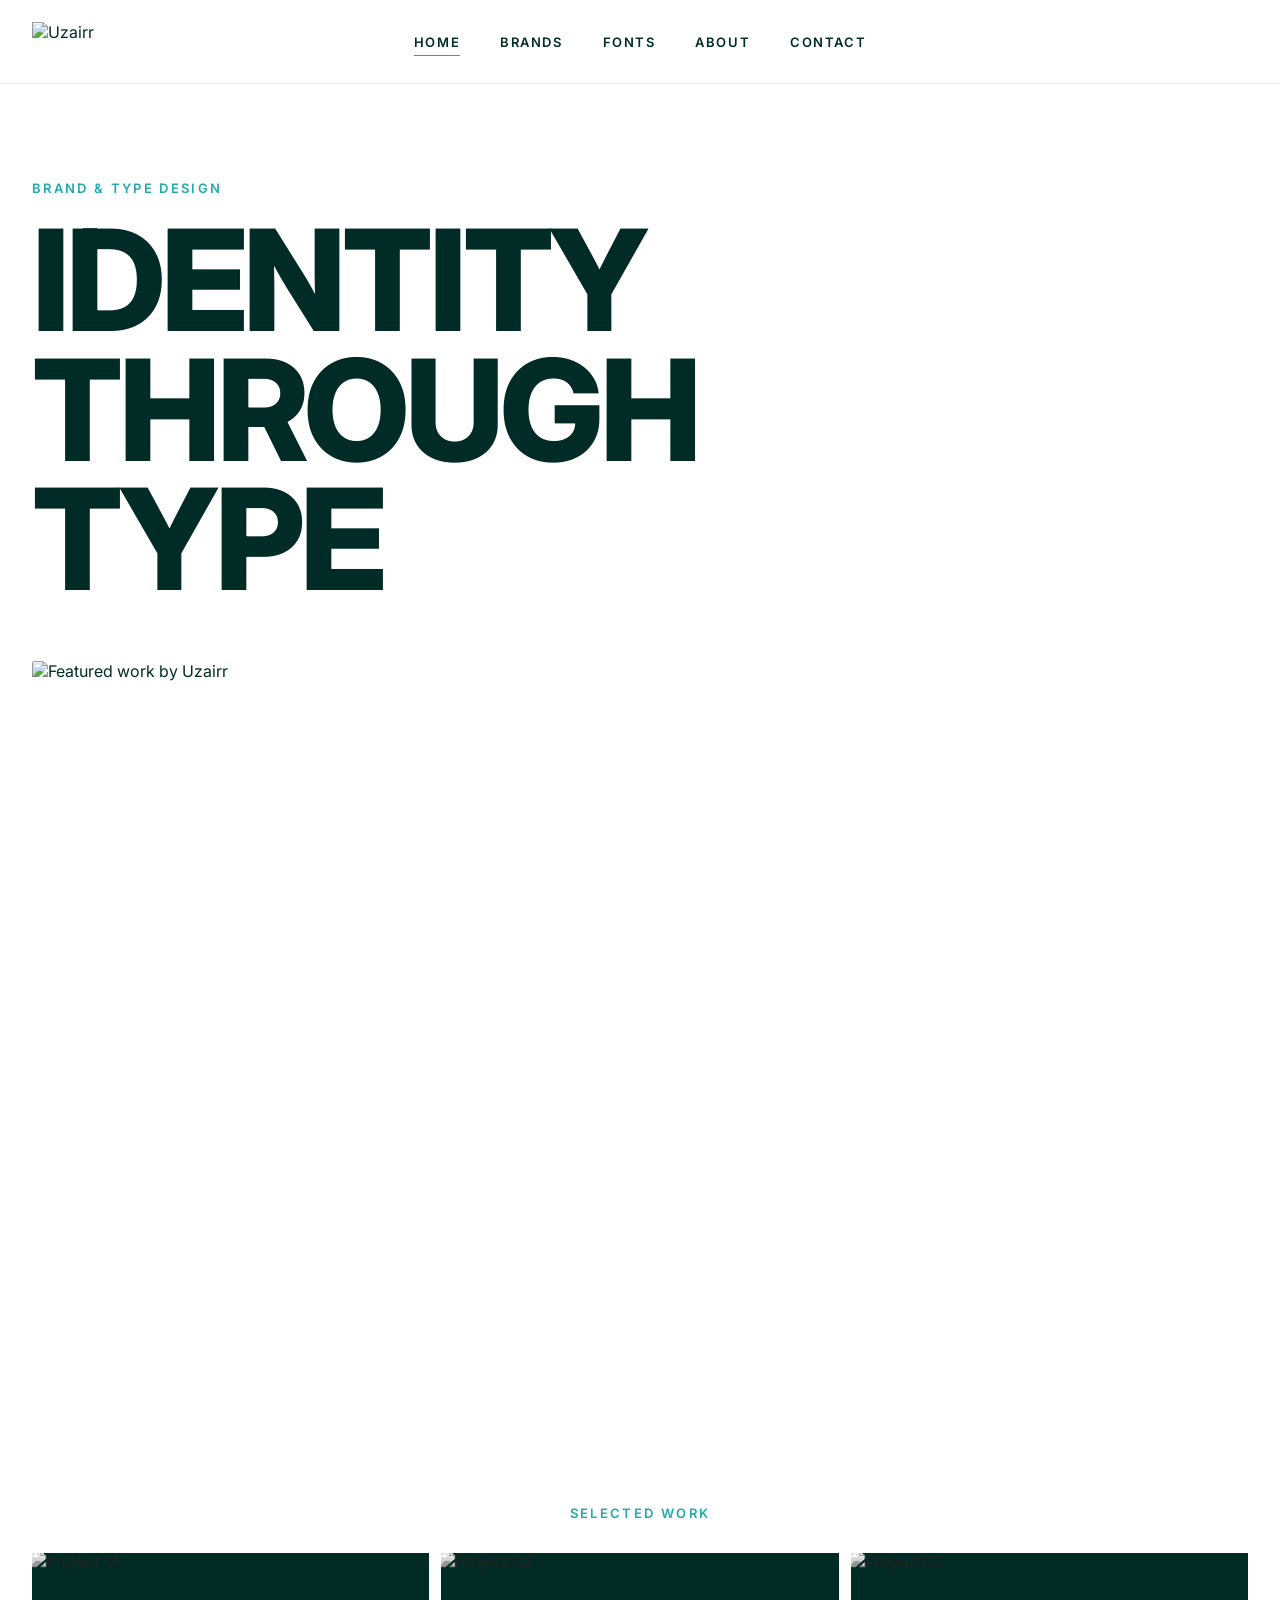
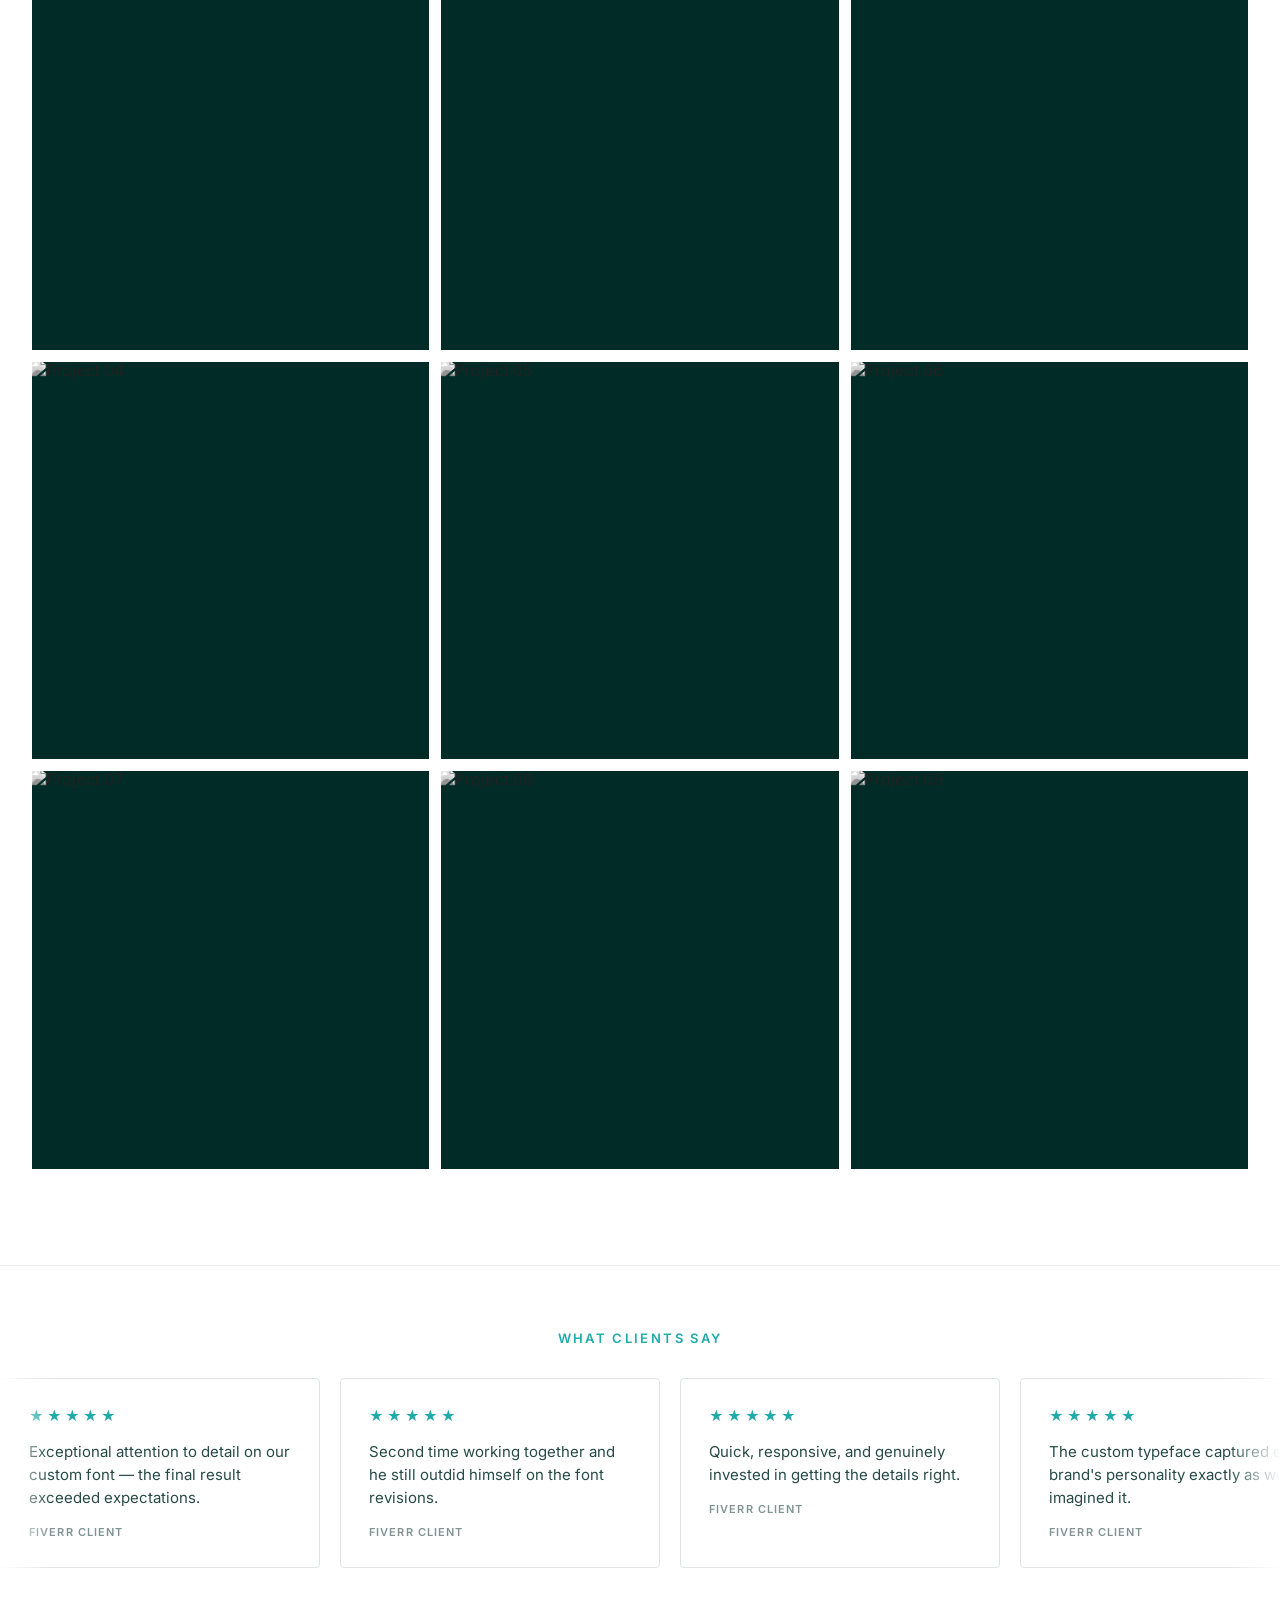
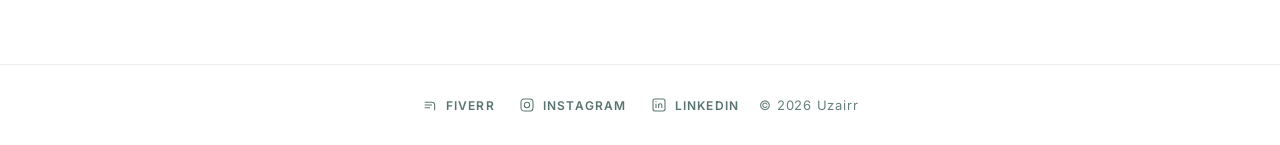
==== index.html @ 3d8883f0 "Add files via upload" ====
<!DOCTYPE html>
<html lang="en">

<head>
    <meta charset="UTF-8">
    <meta name="viewport" content="width=device-width, initial-scale=1.0">
    <title>Uzairr — Brand & Type Designer</title>

    <!-- Stand-in for Neue Haas Grotesk. Replace this link + the font-family stack in styles.css
     with your licensed Neue Haas Grotesk files/@font-face when you have them. -->
    <link rel="preconnect" href="https://fonts.googleapis.com">
    <link rel="preconnect" href="https://fonts.gstatic.com" crossorigin>
    <link href="https://fonts.googleapis.com/css2?family=Inter:wght@400;500;600;700;800&display=swap" rel="stylesheet">

    <link rel="stylesheet" href="styles.css">
</head>

<body>

    <!-- ============ NAV ============ -->
    <header class="site-header">
        <div class="header-inner">
            <a href="index.html" class="logo">
                <img src="assets/main_logo.svg" alt="Uzairr">
            </a>

            <nav class="main-nav" id="mainNav">
                <a href="index.html" class="nav-link is-active">Home</a>
                <a href="brands.html" class="nav-link">Brands</a>
                <a href="fonts.html" class="nav-link">Fonts</a>
                <a href="about.html" class="nav-link">About</a>
                <a href="contact.html" class="nav-link">Contact</a>
            </nav>

            <button class="nav-toggle" id="navToggle" aria-label="Open menu" aria-expanded="false">
                <span></span><span></span><span></span>
            </button>
        </div>
    </header>

    <main>

        <!-- ============ HERO ============ -->
        <section class="hero">
            <p class="hero-eyebrow reveal">Brand &amp; Type Design</p>

            <h1 class="hero-title">
                <span class="reveal">Identity</span>
                <span class="reveal">Through</span>
                <span class="reveal">Type</span>
            </h1>

            <img class="hero-mark" src="assets/main_logo.svg" alt="" aria-hidden="true">

            <div class="hero-image reveal">
                <img src="assets/place_holder_for_images_temprory.jpeg" alt="Featured work by Uzairr">
            </div>
        </section>

        <!-- ============ GALLERY (3x3) ============ -->
        <section class="gallery" id="work">
            <p class="section-label reveal">Selected Work</p>

            <div class="gallery-grid">
                <div class="gallery-item reveal"><img src="assets/place_holder_for_images_temprory.jpeg"
                        alt="Project 01"></div>
                <div class="gallery-item reveal"><img src="assets/place_holder_for_images_temprory.jpeg"
                        alt="Project 02"></div>
                <div class="gallery-item reveal"><img src="assets/place_holder_for_images_temprory.jpeg"
                        alt="Project 03"></div>
                <div class="gallery-item reveal"><img src="assets/place_holder_for_images_temprory.jpeg"
                        alt="Project 04"></div>
                <div class="gallery-item reveal"><img src="assets/place_holder_for_images_temprory.jpeg"
                        alt="Project 05"></div>
                <div class="gallery-item reveal"><img src="assets/place_holder_for_images_temprory.jpeg"
                        alt="Project 06"></div>
                <div class="gallery-item reveal"><img src="assets/place_holder_for_images_temprory.jpeg"
                        alt="Project 07"></div>
                <div class="gallery-item reveal"><img src="assets/place_holder_for_images_temprory.jpeg"
                        alt="Project 08"></div>
                <div class="gallery-item reveal"><img src="assets/place_holder_for_images_temprory.jpeg"
                        alt="Project 09"></div>
            </div>
        </section>

        <!-- ============ TESTIMONIALS (looping marquee) ============ -->
        <section class="testimonials">
            <p class="section-label reveal">What Clients Say</p>

            <div class="marquee" id="marquee">
                <div class="marquee-track" id="marqueeTrack">
                    <span class="testimonial-card">
                        <span class="testimonial-stars">★★★★★</span>
                        <span class="testimonial-quote">Exceptional attention to detail on our custom font — the final
                            result exceeded expectations.</span>
                        <span class="testimonial-name">Fiverr Client</span>
                    </span>
                    <span class="testimonial-card">
                        <span class="testimonial-stars">★★★★★</span>
                        <span class="testimonial-quote">Second time working together and he still outdid himself on the
                            font revisions.</span>
                        <span class="testimonial-name">Fiverr Client</span>
                    </span>
                    <span class="testimonial-card">
                        <span class="testimonial-stars">★★★★★</span>
                        <span class="testimonial-quote">Quick, responsive, and genuinely invested in getting the details
                            right.</span>
                        <span class="testimonial-name">Fiverr Client</span>
                    </span>
                    <span class="testimonial-card">
                        <span class="testimonial-stars">★★★★★</span>
                        <span class="testimonial-quote">The custom typeface captured our brand's personality exactly as
                            we imagined it.</span>
                        <span class="testimonial-name">Fiverr Client</span>
                    </span>
                    <span class="testimonial-card">
                        <span class="testimonial-stars">★★★★★</span>
                        <span class="testimonial-quote">Professional work — nothing else out there compares.</span>
                        <span class="testimonial-name">Fiverr Client</span>
                    </span>
                </div>
            </div>
        </section>

    </main>

    <!-- ============ FOOTER ============ -->
    <footer class="site-footer">
        <div class="footer-inner">
            <div class="footer-social">
                <a href="https://www.fiverr.com/muhammaduzai914" target="_blank" rel="noopener noreferrer"
                    class="social-link">
                    <svg viewBox="0 0 24 24" width="18" height="18" fill="none" stroke="currentColor"
                        stroke-width="1.6">
                        <path d="M4 8h11a4 4 0 0 1 4 4v8M4 12h11M4 16h8" />
                    </svg>
                    <span>Fiverr</span>
                </a>
                <a href="https://www.instagram.com/designbyuzairr" target="_blank" rel="noopener noreferrer"
                    class="social-link">
                    <svg viewBox="0 0 24 24" width="18" height="18" fill="none" stroke="currentColor"
                        stroke-width="1.6">
                        <rect x="3" y="3" width="18" height="18" rx="5" />
                        <circle cx="12" cy="12" r="4" />
                        <circle cx="17.2" cy="6.8" r="0.6" fill="currentColor" stroke="none" />
                    </svg>
                    <span>Instagram</span>
                </a>
                <a href="https://www.linkedin.com/in/uzairr/" target="_blank" rel="noopener noreferrer"
                    class="social-link">
                    <svg viewBox="0 0 24 24" width="18" height="18" fill="none" stroke="currentColor"
                        stroke-width="1.6">
                        <rect x="3" y="3" width="18" height="18" rx="3" />
                        <line x1="7.5" y1="10" x2="7.5" y2="16.5" />
                        <circle cx="7.5" cy="7" r="0.9" fill="currentColor" stroke="none" />
                        <path d="M11.5 16.5V10M11.5 12.5c0-1.4 1.1-2.5 2.5-2.5s2.3 1.1 2.3 2.5v4" />
                    </svg>
                    <span>LinkedIn</span>
                </a>
            </div>

            <p>&#169; 2026 Uzairr</p>
        </div>
    </footer>

    <script src="script.js"></script>
</body>

</html>
---- styles.css ----
/* ==========================================================
   UZAIRR — HOME PAGE STYLES
   Palette (per brief):
     --bg      #FFFFFF  (use more)
     --ink     #002B26  (use more)
     --accent  #9FFFFC  (use less — rare highlight)
     --accent2 #20AAAA  (use less — rare highlight)
   Font: stand-in Inter, swap for Neue Haas Grotesk when licensed
========================================================== */

:root {
    --bg: #FFFFFF;
    --ink: #002B26;
    --accent: #9FFFFC;
    --accent2: #20AAAA;

    --font-display: 'Inter', 'Neue Haas Grotesk Display', 'Helvetica Neue', Arial, sans-serif;
    --font-body: 'Inter', 'Neue Haas Grotesk Text', 'Helvetica Neue', Arial, sans-serif;

    --nav-h: 84px;
    --ease: cubic-bezier(0.16, 1, 0.3, 1);
}

* {
    margin: 0;
    padding: 0;
    box-sizing: border-box;
}

html {
    scroll-behavior: smooth;
}

body {
    background: var(--bg);
    color: var(--ink);
    font-family: var(--font-body);
    -webkit-font-smoothing: antialiased;
    overflow-x: hidden;
}

img {
    display: block;
    max-width: 100%;
}

a {
    color: inherit;
    text-decoration: none;
}

@media (prefers-reduced-motion: reduce) {
    html {
        scroll-behavior: auto;
    }

    * {
        animation-duration: 0.001ms !important;
        animation-iteration-count: 1 !important;
        transition-duration: 0.001ms !important;
    }
}

/* ---------- reveal-on-scroll ---------- */
.reveal {
    opacity: 0;
    transform: translateY(24px);
    transition: opacity 0.8s var(--ease), transform 0.8s var(--ease);
}

.reveal.is-visible {
    opacity: 1;
    transform: translateY(0);
}

/* ============ HEADER / NAV ============ */
.site-header {
    position: sticky;
    top: 0;
    z-index: 100;
    height: var(--nav-h);
    background: rgba(255, 255, 255, 0.92);
    backdrop-filter: blur(8px);
    border-bottom: 1px solid rgba(0, 43, 38, 0.08);
}

.header-inner {
    max-width: 1400px;
    margin: 0 auto;
    height: 100%;
    padding: 0 32px;
    display: flex;
    align-items: center;
    justify-content: space-between;
    position: relative;
}

.logo {
    display: flex;
    align-items: center;
    z-index: 2;
}

.logo img {
    height: 40px;
    width: auto;
}

/* centered uppercase nav, per brief */
.main-nav {
    position: absolute;
    left: 50%;
    top: 50%;
    transform: translate(-50%, -50%);
    display: flex;
    gap: 40px;
}

.nav-link {
    font-size: 13px;
    font-weight: 600;
    letter-spacing: 0.12em;
    text-transform: uppercase;
    color: var(--ink);
    position: relative;
    padding: 6px 0;
}

.nav-link::after {
    content: '';
    position: absolute;
    left: 0;
    right: 100%;
    bottom: 0;
    height: 1px;
    background: var(--accent2);
    transition: right 0.35s var(--ease);
}

.nav-link:hover::after,
.nav-link.is-active::after {
    right: 0;
}

.nav-toggle {
    display: none;
    flex-direction: column;
    justify-content: center;
    align-items: flex-end;
    gap: 6px;
    width: 44px;
    height: 44px;
    padding: 0;
    background: none;
    border: none;
    cursor: pointer;
    z-index: 2;
}

.nav-toggle span {
    display: block;
    height: 2px;
    width: 26px;
    background: var(--ink);
    transition: transform 0.3s var(--ease), opacity 0.3s var(--ease);
}

.nav-toggle.is-open span:nth-child(1) {
    transform: translateY(7px) rotate(45deg);
}

.nav-toggle.is-open span:nth-child(2) {
    opacity: 0;
}

.nav-toggle.is-open span:nth-child(3) {
    transform: translateY(-7px) rotate(-45deg);
}

/* ============ HERO ============ */
.hero {
    position: relative;
    max-width: 1400px;
    margin: 0 auto;
    padding: 96px 32px 64px;
    overflow: hidden;
}

.hero-eyebrow {
    font-size: 13px;
    font-weight: 600;
    letter-spacing: 0.18em;
    text-transform: uppercase;
    color: var(--accent2);
    margin-bottom: 20px;
}

.hero-title {
    font-family: var(--font-display);
    font-weight: 800;
    font-size: clamp(3.2rem, 11vw, 9rem);
    line-height: 0.92;
    letter-spacing: -0.03em;
    text-transform: uppercase;
    position: relative;
    z-index: 2;
}

.hero-title span {
    display: block;
    transition-delay: calc(var(--i, 0) * 0.08s);
}

.hero-title span:nth-child(1) {
    --i: 0;
}

.hero-title span:nth-child(2) {
    --i: 1;
}

.hero-title span:nth-child(3) {
    --i: 2;
}

/* ghosted brand mark behind the headline — the one signature move */
.hero-mark {
    position: absolute;
    top: -8%;
    right: -6%;
    width: min(70vw, 640px);
    opacity: 0.05;
    filter: grayscale(1);
    pointer-events: none;
    z-index: 1;
}

.hero-image {
    margin-top: 56px;
    width: 100%;
    aspect-ratio: 16/9;
    overflow: hidden;
    border-radius: 2px;
    position: relative;
    z-index: 2;
}

.hero-image img {
    width: 100%;
    height: 100%;
    object-fit: cover;
    transition: transform 1.2s var(--ease);
}

.hero-image:hover img {
    transform: scale(1.03);
}

/* ============ INNER PAGE HERO (Brands / Fonts / About / Contact) ============ */
.page-hero {
    position: relative;
    max-width: 1400px;
    margin: 0 auto;
    padding: 64px 32px 48px;
    overflow: hidden;
}

.page-title {
    font-family: var(--font-display);
    font-weight: 800;
    font-size: clamp(2.6rem, 8vw, 6rem);
    line-height: 0.95;
    letter-spacing: -0.03em;
    text-transform: uppercase;
    position: relative;
    z-index: 2;
}

/* ============ ABOUT: INTRO (image beside text) ============ */
.about-intro {
    max-width: 1400px;
    margin: 0 auto;
    padding: 16px 32px 96px;
    display: flex;
    align-items: center;
    gap: 64px;
}

.about-image {
    flex: 0 0 340px;
    aspect-ratio: 1/1;
    overflow: hidden;
    border-radius: 2px;
}

.about-image img {
    width: 100%;
    height: 100%;
    object-fit: cover;
    filter: grayscale(1);
}

.about-text {
    flex: 1;
}

.about-text p {
    font-size: clamp(1.3rem, 2.4vw, 1.8rem);
    font-weight: 500;
    line-height: 1.4;
    letter-spacing: -0.01em;
}

/* ============ ABOUT: GENERIC SECTION WRAPPER ============ */
.about-section {
    max-width: 1400px;
    margin: 0 auto;
    padding: 64px 32px;
    border-top: 1px solid rgba(0, 43, 38, 0.08);
}

/* ---------- Experience ---------- */
.experience-list {
    list-style: none;
    max-width: 900px;
    margin: 0 auto;
}

.experience-item {
    display: flex;
    justify-content: space-between;
    align-items: baseline;
    gap: 24px;
    padding: 20px 0;
    border-bottom: 1px solid rgba(0, 43, 38, 0.08);
}

.experience-role {
    font-size: clamp(1rem, 2vw, 1.25rem);
    font-weight: 600;
    letter-spacing: -0.01em;
}

.experience-years {
    font-size: 13px;
    font-weight: 500;
    letter-spacing: 0.06em;
    color: var(--accent2);
    white-space: nowrap;
}

/* ---------- Skills ---------- */
.skills-list {
    list-style: none;
    display: flex;
    flex-wrap: wrap;
    justify-content: center;
    gap: 12px;
    max-width: 900px;
    margin: 0 auto;
}

.skill-tag {
    font-size: 13px;
    font-weight: 600;
    letter-spacing: 0.08em;
    text-transform: uppercase;
    padding: 10px 20px;
    border: 1px solid var(--ink);
    border-radius: 999px;
    transition: background 0.3s var(--ease), color 0.3s var(--ease);
}

.skill-tag:hover {
    background: var(--ink);
    color: var(--bg);
}

/* ---------- Mission ---------- */
.about-mission {
    text-align: center;
    padding-bottom: 96px;
}

.mission-statement {
    max-width: 900px;
    margin: 0 auto;
    font-size: clamp(1.5rem, 4vw, 2.6rem);
    font-weight: 600;
    line-height: 1.25;
    letter-spacing: -0.02em;
}

/* ============ CONTACT ============ */
.contact-layout {
    max-width: 1400px;
    margin: 0 auto;
    padding: 16px 32px 96px;
    display: flex;
    align-items: flex-start;
    gap: 64px;
}

.contact-image {
    flex: 0 0 380px;
    aspect-ratio: 4/5;
    overflow: hidden;
    border-radius: 2px;
}

.contact-image img {
    width: 100%;
    height: 100%;
    object-fit: cover;
    filter: grayscale(1);
}

.contact-form-wrap {
    flex: 1;
    max-width: 560px;
}

.contact-form {
    display: flex;
    flex-direction: column;
    gap: 24px;
}

.form-group {
    display: flex;
    flex-direction: column;
    gap: 8px;
}

.form-group label {
    font-size: 12px;
    font-weight: 600;
    letter-spacing: 0.1em;
    text-transform: uppercase;
    color: var(--accent2);
}

.form-group input,
.form-group textarea {
    font-family: var(--font-body);
    font-size: 16px;
    color: var(--ink);
    background: transparent;
    border: none;
    border-bottom: 1px solid rgba(0, 43, 38, 0.2);
    padding: 10px 0;
    resize: vertical;
    transition: border-color 0.3s var(--ease);
}

.form-group input:focus,
.form-group textarea:focus {
    outline: none;
    border-bottom-color: var(--ink);
}

/* the black box + monospace "SUBMIT" from the brief's example */
.btn-submit {
    align-self: flex-start;
    font-family: 'Courier New', Courier, monospace;
    font-size: 14px;
    font-weight: 700;
    letter-spacing: 0.05em;
    text-transform: uppercase;
    color: var(--bg);
    background: var(--ink);
    border: none;
    padding: 14px 32px;
    cursor: pointer;
    transition: background 0.3s var(--ease), transform 0.2s var(--ease);
}

.btn-submit:hover {
    background: var(--accent2);
}

.btn-submit:active {
    transform: scale(0.97);
}

.btn-submit:disabled {
    opacity: 0.5;
    cursor: not-allowed;
}

.form-status {
    font-size: 13px;
    letter-spacing: 0.02em;
    min-height: 18px;
}

.form-status.is-success {
    color: var(--accent2);
}

.form-status.is-error {
    color: #b3261e;
}

/* ============ SECTION LABEL ============ */
.section-label {
    font-size: 13px;
    font-weight: 600;
    letter-spacing: 0.18em;
    text-transform: uppercase;
    color: var(--accent2);
    text-align: center;
    margin-bottom: 32px;
}

/* ============ GALLERY 3x3 ============ */
.gallery {
    max-width: 1400px;
    margin: 0 auto;
    padding: 96px 32px;
}

.gallery-grid {
    display: grid;
    grid-template-columns: repeat(3, 1fr);
    gap: 12px;
}

.grid-6x6 {
    grid-template-columns: repeat(6, 1fr);
    gap: 8px;
}

.gallery-item {
    aspect-ratio: 1/1;
    overflow: hidden;
    background: var(--ink);
    position: relative;
}

.gallery-item img {
    width: 100%;
    height: 100%;
    object-fit: cover;
    filter: grayscale(1);
    transform: scale(1.01);
    transition: transform 0.6s var(--ease), filter 0.6s var(--ease);
}

.gallery-item:hover img {
    transform: scale(1.08);
    filter: grayscale(0);
}

/* stagger the reveal across the grid */
.gallery-item.reveal {
    transition-delay: calc(var(--d, 0) * 0.06s);
}

.gallery-item:nth-child(1) {
    --d: 0;
}

.gallery-item:nth-child(2) {
    --d: 1;
}

.gallery-item:nth-child(3) {
    --d: 2;
}

.gallery-item:nth-child(4) {
    --d: 3;
}

.gallery-item:nth-child(5) {
    --d: 4;
}

.gallery-item:nth-child(6) {
    --d: 5;
}

.gallery-item:nth-child(7) {
    --d: 6;
}

.gallery-item:nth-child(8) {
    --d: 7;
}

.gallery-item:nth-child(9) {
    --d: 8;
}

/* ============ TESTIMONIALS MARQUEE ============ */
.testimonials {
    padding: 64px 0 96px;
    border-top: 1px solid rgba(0, 43, 38, 0.08);
    border-bottom: 1px solid rgba(0, 43, 38, 0.08);
}

.marquee {
    overflow: hidden;
    width: 100%;
    mask-image: linear-gradient(to right, transparent, black 4%, black 96%, transparent);
}

.marquee-track {
    display: flex;
    width: max-content;
    gap: 20px;
    animation: scroll-left 42s linear infinite;
}

.marquee:hover .marquee-track {
    animation-play-state: paused;
}

.testimonial-card {
    flex-shrink: 0;
    width: 320px;
    padding: 28px;
    border: 1px solid rgba(0, 43, 38, 0.12);
    border-radius: 4px;
    display: flex;
    flex-direction: column;
    gap: 16px;
    white-space: normal;
}

.testimonial-stars {
    color: var(--accent2);
    font-size: 14px;
    letter-spacing: 3px;
}

.testimonial-quote {
    font-size: 15px;
    line-height: 1.55;
    color: var(--ink);
    opacity: 0.85;
}

.testimonial-name {
    font-size: 11px;
    font-weight: 600;
    letter-spacing: 0.1em;
    text-transform: uppercase;
    color: var(--ink);
    opacity: 0.5;
}

@keyframes scroll-left {
    from {
        transform: translateX(0);
    }

    to {
        transform: translateX(-50%);
    }
}

/* ============ FOOTER ============ */
.site-footer {
    padding: 32px;
}

.footer-inner {
    max-width: 1400px;
    margin: 0 auto;
    display: flex;
    align-items: center;
    justify-content: center;
    flex-wrap: wrap;
    gap: 20px;
}

.site-footer p {
    font-size: 13px;
    letter-spacing: 0.06em;
    color: var(--ink);
    opacity: 0.6;
}

.footer-social {
    display: flex;
    align-items: center;
    gap: 24px;
}

.social-link {
    display: flex;
    align-items: center;
    gap: 8px;
    color: var(--ink);
    opacity: 0.65;
    transition: opacity 0.3s var(--ease), color 0.3s var(--ease);
}

.social-link svg {
    width: 16px;
    height: 16px;
    flex-shrink: 0;
}

.social-link span {
    font-size: 12px;
    font-weight: 600;
    letter-spacing: 0.1em;
    text-transform: uppercase;
}

.social-link:hover {
    color: var(--accent2);
    opacity: 1;
}

/* ============ RESPONSIVE ============ */
@media (max-width: 860px) {
    .testimonial-card {
        width: 260px;
        padding: 22px;
    }

    .main-nav {
        position: fixed;
        inset: 0;
        top: var(--nav-h);
        transform: none;
        left: 0;
        flex-direction: column;
        align-items: center;
        justify-content: center;
        gap: 32px;
        background: var(--bg);
        height: calc(100vh - var(--nav-h));
        transition: transform 0.4s var(--ease), opacity 0.4s var(--ease);
        transform: translateX(100%);
        opacity: 0;
    }

    .main-nav.is-open {
        transform: translateX(0);
        opacity: 1;
    }

    .nav-link {
        font-size: 18px;
    }

    .nav-toggle {
        display: flex;
    }

    .logo img {
        height: 32px;
    }

    .header-inner {
        padding: 0 20px;
    }

    .gallery-grid {
        grid-template-columns: repeat(2, 1fr);
    }

    .grid-6x6 {
        grid-template-columns: repeat(3, 1fr);
    }

    .hero {
        padding: 48px 20px 40px;
    }

    .gallery {
        padding: 64px 20px;
    }

    .page-hero {
        padding: 40px 20px 32px;
    }

    .about-intro {
        flex-direction: column;
        align-items: flex-start;
        gap: 32px;
        padding: 8px 20px 64px;
    }

    .about-image {
        flex: 0 0 auto;
        width: 100%;
        max-width: 280px;
    }

    .about-section {
        padding: 48px 20px;
    }

    .experience-item {
        flex-direction: column;
        align-items: flex-start;
        gap: 6px;
    }

    .contact-layout {
        flex-direction: column;
        gap: 32px;
        padding: 8px 20px 64px;
    }

    .contact-image {
        flex: 0 0 auto;
        width: 100%;
        max-width: 280px;
        aspect-ratio: 1/1;
    }

    .hero-eyebrow {
        margin-bottom: 16px;
    }

    .hero-title {
        font-size: clamp(2.6rem, 13vw, 4rem);
        line-height: 1.02;
    }

    /* ghost mark: smaller, tucked behind, and out of the headline's way */
    .hero-mark {
        width: 52vw;
        top: auto;
        bottom: 8%;
        right: -10%;
        opacity: 0.06;
    }

    .hero-image {
        margin-top: 36px;
    }
}

@media (max-width: 480px) {
    .hero-mark {
        display: none;
    }

    .gallery-grid {
        grid-template-columns: 1fr;
    }

    .grid-6x6 {
        grid-template-columns: repeat(2, 1fr);
    }
}
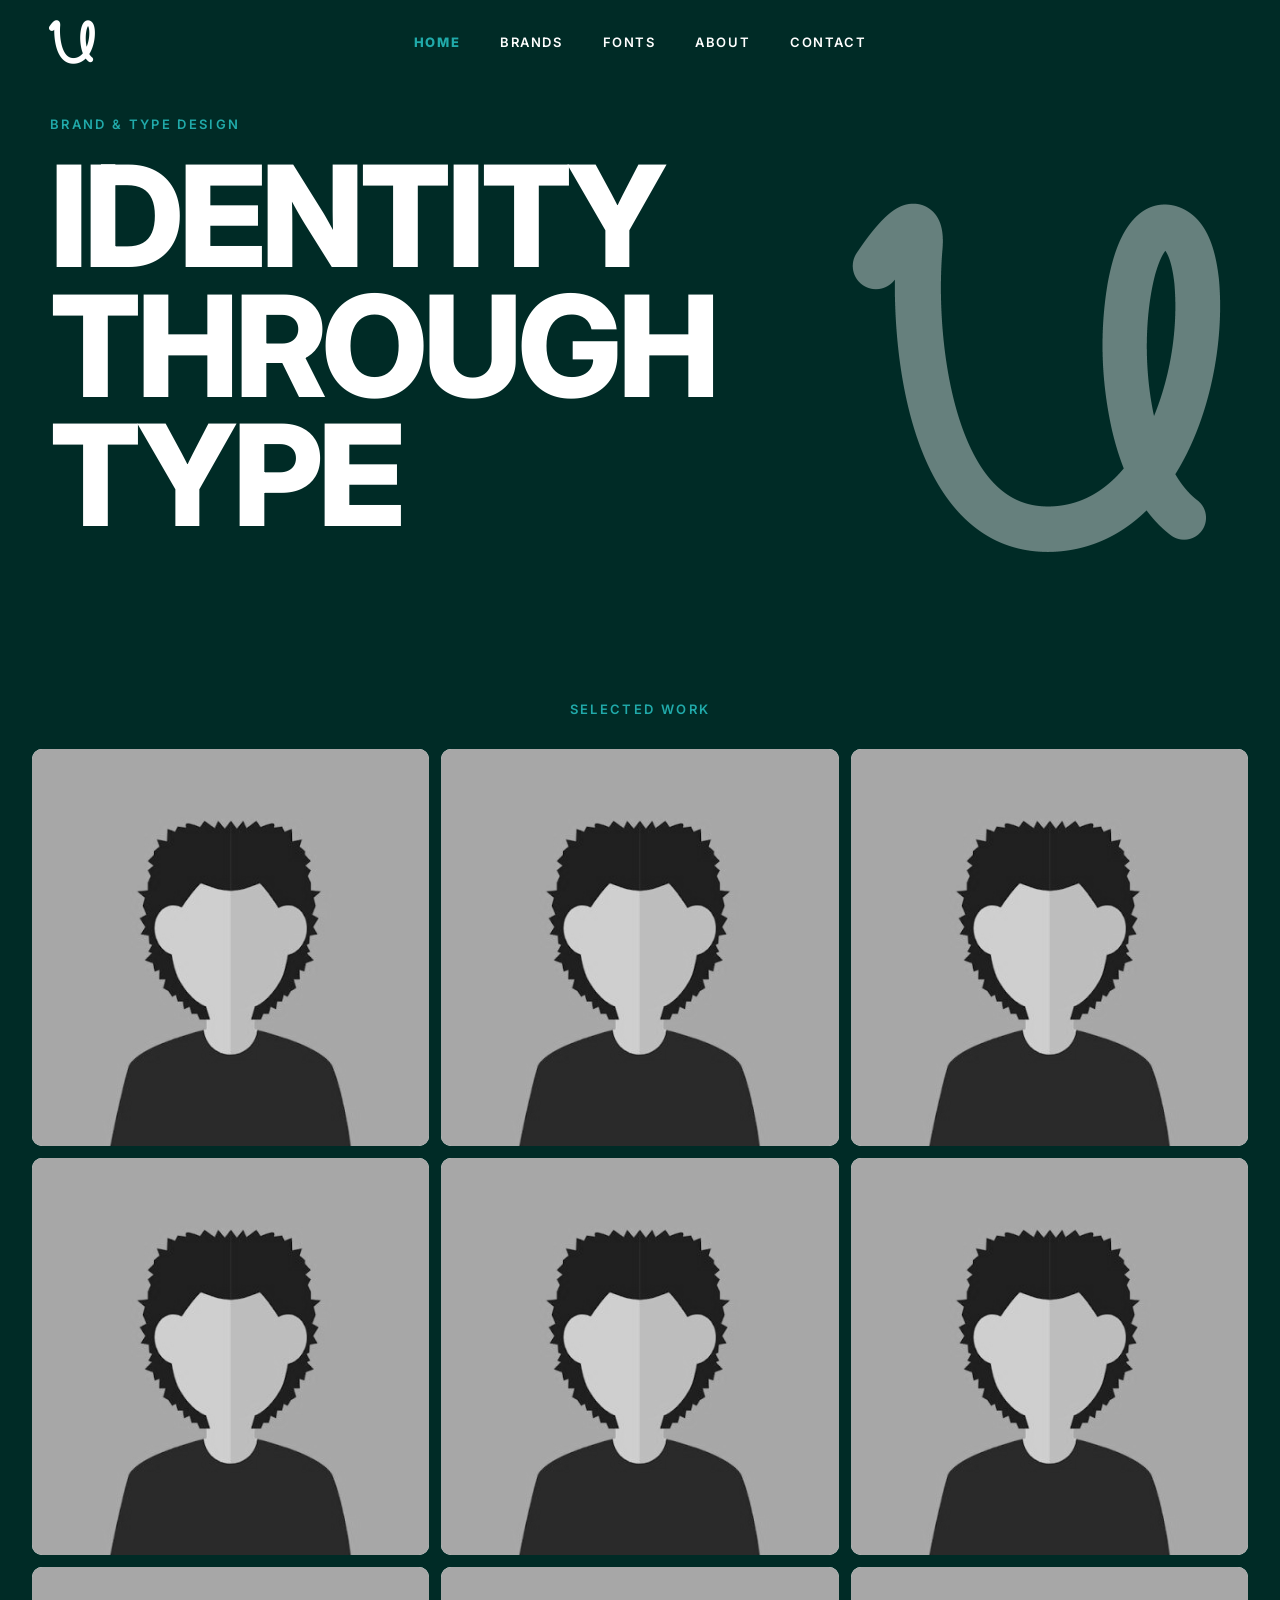
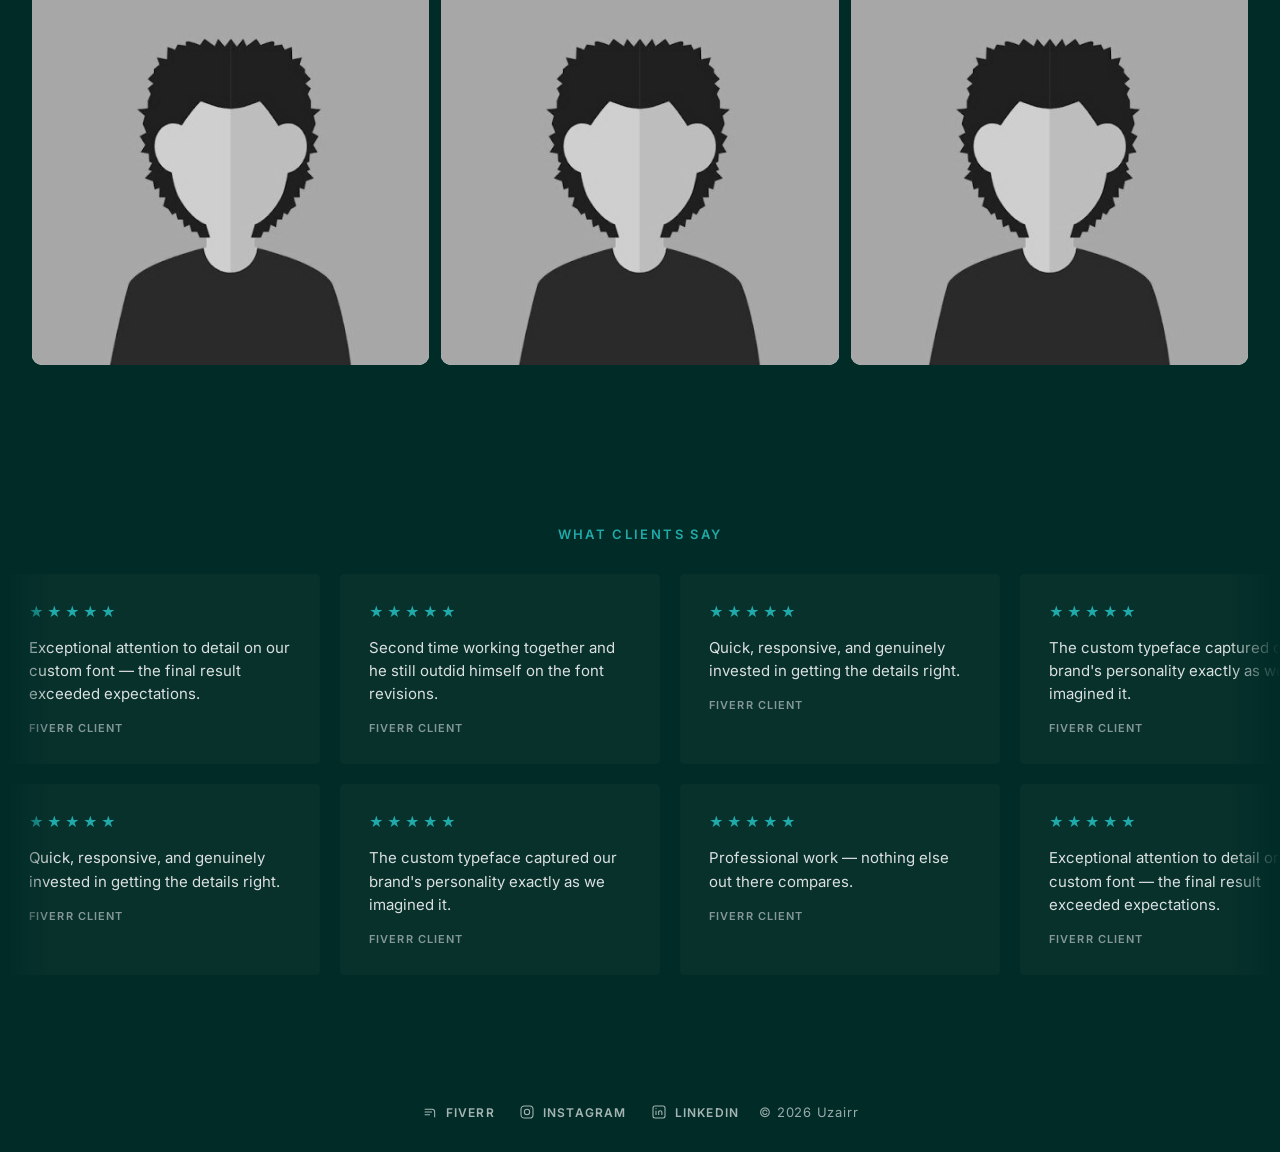
==== commit dd35dcb0: "Add files via upload" ====
--- a/index.html
+++ b/index.html
@@ -21,7 +21,7 @@
     <header class="site-header">
         <div class="header-inner">
             <a href="index.html" class="logo">
-                <img src="assets/main_logo.svg" alt="Uzairr">
+                <img src="Uzairr2.png" alt="Uzairr">
             </a>
 
             <nav class="main-nav" id="mainNav">
@@ -50,11 +50,7 @@
                 <span class="reveal">Type</span>
             </h1>
 
-            <img class="hero-mark" src="assets/main_logo.svg" alt="" aria-hidden="true">
-
-            <div class="hero-image reveal">
-                <img src="assets/place_holder_for_images_temprory.jpeg" alt="Featured work by Uzairr">
-            </div>
+            <img class="hero-mark" src="Uzairr2.png" alt="" aria-hidden="true">
         </section>
 
         <!-- ============ GALLERY (3x3) ============ -->
@@ -83,87 +79,183 @@
             </div>
         </section>
 
-        <!-- ============ TESTIMONIALS (looping marquee) ============ -->
+        <!-- ============ TESTIMONIALS (dual marquee) ============ -->
         <section class="testimonials">
             <p class="section-label reveal">What Clients Say</p>
 
-            <div class="marquee" id="marquee">
-                <div class="marquee-track" id="marqueeTrack">
-                    <span class="testimonial-card">
-                        <span class="testimonial-stars">★★★★★</span>
-                        <span class="testimonial-quote">Exceptional attention to detail on our custom font — the final
-                            result exceeded expectations.</span>
-                        <span class="testimonial-name">Fiverr Client</span>
-                    </span>
-                    <span class="testimonial-card">
-                        <span class="testimonial-stars">★★★★★</span>
-                        <span class="testimonial-quote">Second time working together and he still outdid himself on the
-                            font revisions.</span>
-                        <span class="testimonial-name">Fiverr Client</span>
-                    </span>
-                    <span class="testimonial-card">
-                        <span class="testimonial-stars">★★★★★</span>
-                        <span class="testimonial-quote">Quick, responsive, and genuinely invested in getting the details
-                            right.</span>
-                        <span class="testimonial-name">Fiverr Client</span>
-                    </span>
-                    <span class="testimonial-card">
-                        <span class="testimonial-stars">★★★★★</span>
-                        <span class="testimonial-quote">The custom typeface captured our brand's personality exactly as
-                            we imagined it.</span>
-                        <span class="testimonial-name">Fiverr Client</span>
-                    </span>
-                    <span class="testimonial-card">
-                        <span class="testimonial-stars">★★★★★</span>
-                        <span class="testimonial-quote">Professional work — nothing else out there compares.</span>
-                        <span class="testimonial-name">Fiverr Client</span>
-                    </span>
+            <div class="marquee-container">
+                <!-- Top row - moving LEFT -->
+                <div class="marquee-row">
+                    <div class="marquee-track left-to-right" id="marqueeTrack1">
+                        <span class="testimonial-card">
+                            <span class="testimonial-stars">★★★★★</span>
+                            <span class="testimonial-quote">Exceptional attention to detail on our custom font — the
+                                final result exceeded expectations.</span>
+                            <span class="testimonial-name">Fiverr Client</span>
+                        </span>
+                        <span class="testimonial-card">
+                            <span class="testimonial-stars">★★★★★</span>
+                            <span class="testimonial-quote">Second time working together and he still outdid himself on
+                                the font revisions.</span>
+                            <span class="testimonial-name">Fiverr Client</span>
+                        </span>
+                        <span class="testimonial-card">
+                            <span class="testimonial-stars">★★★★★</span>
+                            <span class="testimonial-quote">Quick, responsive, and genuinely invested in getting the
+                                details right.</span>
+                            <span class="testimonial-name">Fiverr Client</span>
+                        </span>
+                        <span class="testimonial-card">
+                            <span class="testimonial-stars">★★★★★</span>
+                            <span class="testimonial-quote">The custom typeface captured our brand's personality exactly
+                                as we imagined it.</span>
+                            <span class="testimonial-name">Fiverr Client</span>
+                        </span>
+                        <span class="testimonial-card">
+                            <span class="testimonial-stars">★★★★★</span>
+                            <span class="testimonial-quote">Professional work — nothing else out there compares.</span>
+                            <span class="testimonial-name">Fiverr Client</span>
+                        </span>
+                        <!-- Duplicate for seamless loop -->
+                        <span class="testimonial-card">
+                            <span class="testimonial-stars">★★★★★</span>
+                            <span class="testimonial-quote">Exceptional attention to detail on our custom font — the
+                                final result exceeded expectations.</span>
+                            <span class="testimonial-name">Fiverr Client</span>
+                        </span>
+                        <span class="testimonial-card">
+                            <span class="testimonial-stars">★★★★★</span>
+                            <span class="testimonial-quote">Second time working together and he still outdid himself on
+                                the font revisions.</span>
+                            <span class="testimonial-name">Fiverr Client</span>
+                        </span>
+                        <span class="testimonial-card">
+                            <span class="testimonial-stars">★★★★★</span>
+                            <span class="testimonial-quote">Quick, responsive, and genuinely invested in getting the
+                                details right.</span>
+                            <span class="testimonial-name">Fiverr Client</span>
+                        </span>
+                        <span class="testimonial-card">
+                            <span class="testimonial-stars">★★★★★</span>
+                            <span class="testimonial-quote">The custom typeface captured our brand's personality exactly
+                                as we imagined it.</span>
+                            <span class="testimonial-name">Fiverr Client</span>
+                        </span>
+                        <span class="testimonial-card">
+                            <span class="testimonial-stars">★★★★★</span>
+                            <span class="testimonial-quote">Professional work — nothing else out there compares.</span>
+                            <span class="testimonial-name">Fiverr Client</span>
+                        </span>
+                    </div>
+                </div>
+
+                <!-- Bottom row - moving RIGHT -->
+                <div class="marquee-row">
+                    <div class="marquee-track right-to-left" id="marqueeTrack2">
+                        <span class="testimonial-card">
+                            <span class="testimonial-stars">★★★★★</span>
+                            <span class="testimonial-quote">Quick, responsive, and genuinely invested in getting the
+                                details right.</span>
+                            <span class="testimonial-name">Fiverr Client</span>
+                        </span>
+                        <span class="testimonial-card">
+                            <span class="testimonial-stars">★★★★★</span>
+                            <span class="testimonial-quote">The custom typeface captured our brand's personality exactly
+                                as we imagined it.</span>
+                            <span class="testimonial-name">Fiverr Client</span>
+                        </span>
+                        <span class="testimonial-card">
+                            <span class="testimonial-stars">★★★★★</span>
+                            <span class="testimonial-quote">Professional work — nothing else out there compares.</span>
+                            <span class="testimonial-name">Fiverr Client</span>
+                        </span>
+                        <span class="testimonial-card">
+                            <span class="testimonial-stars">★★★★★</span>
+                            <span class="testimonial-quote">Exceptional attention to detail on our custom font — the
+                                final result exceeded expectations.</span>
+                            <span class="testimonial-name">Fiverr Client</span>
+                        </span>
+                        <span class="testimonial-card">
+                            <span class="testimonial-stars">★★★★★</span>
+                            <span class="testimonial-quote">Second time working together and he still outdid himself on
+                                the font revisions.</span>
+                            <span class="testimonial-name">Fiverr Client</span>
+                        </span>
+                        <!-- Duplicate for seamless loop -->
+                        <span class="testimonial-card">
+                            <span class="testimonial-stars">★★★★★</span>
+                            <span class="testimonial-quote">Quick, responsive, and genuinely invested in getting the
+                                details right.</span>
+                            <span class="testimonial-name">Fiverr Client</span>
+                        </span>
+                        <span class="testimonial-card">
+                            <span class="testimonial-stars">★★★★★</span>
+                            <span class="testimonial-quote">The custom typeface captured our brand's personality exactly
+                                as we imagined it.</span>
+                            <span class="testimonial-name">Fiverr Client</span>
+                        </span>
+                        <span class="testimonial-card">
+                            <span class="testimonial-stars">★★★★★</span>
+                            <span class="testimonial-quote">Professional work — nothing else out there compares.</span>
+                            <span class="testimonial-name">Fiverr Client</span>
+                        </span>
+                        <span class="testimonial-card">
+                            <span class="testimonial-stars">★★★★★</span>
+                            <span class="testimonial-quote">Exceptional attention to detail on our custom font — the
+                                final result exceeded expectations.</span>
+                            <span class="testimonial-name">Fiverr Client</span>
+                        </span>
+                        <span class="testimonial-card">
+                            <span class="testimonial-stars">★★★★★</span>
+                            <span class="testimonial-quote">Second time working together and he still outdid himself on
+                                the font revisions.</span>
+                            <span class="testimonial-name">Fiverr Client</span>
+                        </span>
+                    </div>
                 </div>
             </div>
         </section>
 
-    </main>
-
-    <!-- ============ FOOTER ============ -->
-    <footer class="site-footer">
-        <div class="footer-inner">
-            <div class="footer-social">
-                <a href="https://www.fiverr.com/muhammaduzai914" target="_blank" rel="noopener noreferrer"
-                    class="social-link">
-                    <svg viewBox="0 0 24 24" width="18" height="18" fill="none" stroke="currentColor"
-                        stroke-width="1.6">
-                        <path d="M4 8h11a4 4 0 0 1 4 4v8M4 12h11M4 16h8" />
-                    </svg>
-                    <span>Fiverr</span>
-                </a>
-                <a href="https://www.instagram.com/designbyuzairr" target="_blank" rel="noopener noreferrer"
-                    class="social-link">
-                    <svg viewBox="0 0 24 24" width="18" height="18" fill="none" stroke="currentColor"
-                        stroke-width="1.6">
-                        <rect x="3" y="3" width="18" height="18" rx="5" />
-                        <circle cx="12" cy="12" r="4" />
-                        <circle cx="17.2" cy="6.8" r="0.6" fill="currentColor" stroke="none" />
-                    </svg>
-                    <span>Instagram</span>
-                </a>
-                <a href="https://www.linkedin.com/in/uzairr/" target="_blank" rel="noopener noreferrer"
-                    class="social-link">
-                    <svg viewBox="0 0 24 24" width="18" height="18" fill="none" stroke="currentColor"
-                        stroke-width="1.6">
-                        <rect x="3" y="3" width="18" height="18" rx="3" />
-                        <line x1="7.5" y1="10" x2="7.5" y2="16.5" />
-                        <circle cx="7.5" cy="7" r="0.9" fill="currentColor" stroke="none" />
-                        <path d="M11.5 16.5V10M11.5 12.5c0-1.4 1.1-2.5 2.5-2.5s2.3 1.1 2.3 2.5v4" />
-                    </svg>
-                    <span>LinkedIn</span>
-                </a>
+        <!-- ============ FOOTER ============ -->
+        <footer class="site-footer">
+            <div class="footer-inner">
+                <div class="footer-social">
+                    <a href="https://www.fiverr.com/muhammaduzai914" target="_blank" rel="noopener noreferrer"
+                        class="social-link">
+                        <svg viewBox="0 0 24 24" width="18" height="18" fill="none" stroke="currentColor"
+                            stroke-width="1.6">
+                            <path d="M4 8h11a4 4 0 0 1 4 4v8M4 12h11M4 16h8" />
+                        </svg>
+                        <span>Fiverr</span>
+                    </a>
+                    <a href="https://www.instagram.com/designbyuzairr" target="_blank" rel="noopener noreferrer"
+                        class="social-link">
+                        <svg viewBox="0 0 24 24" width="18" height="18" fill="none" stroke="currentColor"
+                            stroke-width="1.6">
+                            <rect x="3" y="3" width="18" height="18" rx="5" />
+                            <circle cx="12" cy="12" r="4" />
+                            <circle cx="17.2" cy="6.8" r="0.6" fill="currentColor" stroke="none" />
+                        </svg>
+                        <span>Instagram</span>
+                    </a>
+                    <a href="https://www.linkedin.com/in/uzairr/" target="_blank" rel="noopener noreferrer"
+                        class="social-link">
+                        <svg viewBox="0 0 24 24" width="18" height="18" fill="none" stroke="currentColor"
+                            stroke-width="1.6">
+                            <rect x="3" y="3" width="18" height="18" rx="3" />
+                            <line x1="7.5" y1="10" x2="7.5" y2="16.5" />
+                            <circle cx="7.5" cy="7" r="0.9" fill="currentColor" stroke="none" />
+                            <path d="M11.5 16.5V10M11.5 12.5c0-1.4 1.1-2.5 2.5-2.5s2.3 1.1 2.3 2.5v4" />
+                        </svg>
+                        <span>LinkedIn</span>
+                    </a>
+                </div>
+
+                <p>&#169; 2026 Uzairr</p>
             </div>
-
-            <p>&#169; 2026 Uzairr</p>
-        </div>
-    </footer>
-
-    <script src="script.js"></script>
+        </footer>
+
+        <script src="script.js"></script>
 </body>
 
 </html>
--- a/styles.css
+++ b/styles.css
@@ -9,8 +9,8 @@
 ========================================================== */
 
 :root {
-    --bg: #FFFFFF;
-    --ink: #002B26;
+    --bg: #002B26;
+    --ink: #FFFFFF;
     --accent: #9FFFFC;
     --accent2: #20AAAA;
 
@@ -77,11 +77,9 @@
 .site-header {
     position: sticky;
     top: 0;
-    z-index: 100;
+    z-index: 60;
     height: var(--nav-h);
-    background: rgba(255, 255, 255, 0.92);
-    backdrop-filter: blur(8px);
-    border-bottom: 1px solid rgba(0, 43, 38, 0.08);
+    background: rgba(0, 0, 0, 0);
 }
 
 .header-inner {
@@ -102,7 +100,7 @@
 }
 
 .logo img {
-    height: 40px;
+    height: 80px;
     width: auto;
 }
 
@@ -116,6 +114,7 @@
     gap: 40px;
 }
 
+
 .nav-link {
     font-size: 13px;
     font-weight: 600;
@@ -124,22 +123,16 @@
     color: var(--ink);
     position: relative;
     padding: 6px 0;
-}
-
-.nav-link::after {
-    content: '';
-    position: absolute;
-    left: 0;
-    right: 100%;
-    bottom: 0;
-    height: 1px;
-    background: var(--accent2);
-    transition: right 0.35s var(--ease);
-}
-
-.nav-link:hover::after,
-.nav-link.is-active::after {
-    right: 0;
+    /* Remove the underline effect */
+    text-decoration: none;
+}
+
+.nav-link:hover,
+.nav-link.is-active {
+    color: var(--accent2);
+    /* #20AAAA */
+    font-weight: 800;
+    /* Bold */
 }
 
 .nav-toggle {
@@ -182,8 +175,10 @@
     position: relative;
     max-width: 1400px;
     margin: 0 auto;
-    padding: 96px 32px 64px;
-    overflow: hidden;
+    padding: 32px 50px 64px;
+    /* NOTE: overflow: hidden removed here on purpose.
+       .hero-mark is absolutely positioned with negative top/right
+       offsets, so clipping overflow on this container was hiding it. */
 }
 
 .hero-eyebrow {
@@ -226,17 +221,18 @@
 /* ghosted brand mark behind the headline — the one signature move */
 .hero-mark {
     position: absolute;
-    top: -8%;
+    top: -5%;
     right: -6%;
     width: min(70vw, 640px);
-    opacity: 0.05;
+    opacity: 0.4;
+    /* was 0.05 — effectively invisible; adjust to taste */
     filter: grayscale(1);
     pointer-events: none;
     z-index: 1;
 }
 
 .hero-image {
-    margin-top: 56px;
+    margin-top: 60px;
     width: 100%;
     aspect-ratio: 16/9;
     overflow: hidden;
@@ -536,6 +532,7 @@
     overflow: hidden;
     background: var(--ink);
     position: relative;
+    border-radius: 10px;
 }
 
 .gallery-item img {
@@ -593,27 +590,46 @@
     --d: 8;
 }
 
-/* ============ TESTIMONIALS MARQUEE ============ */
+/* ============ TESTIMONIALS DUAL MARQUEE ============ */
 .testimonials {
     padding: 64px 0 96px;
     border-top: 1px solid rgba(0, 43, 38, 0.08);
     border-bottom: 1px solid rgba(0, 43, 38, 0.08);
 }
 
-.marquee {
+.marquee-container {
     overflow: hidden;
     width: 100%;
+    display: flex;
+    flex-direction: column;
+    gap: 20px;
     mask-image: linear-gradient(to right, transparent, black 4%, black 96%, transparent);
+}
+
+.marquee-row {
+    overflow: hidden;
+    width: 100%;
 }
 
 .marquee-track {
     display: flex;
     width: max-content;
     gap: 20px;
-    animation: scroll-left 42s linear infinite;
-}
-
-.marquee:hover .marquee-track {
+}
+
+/* Left to right animation */
+.left-to-right {
+    animation: scroll-left 40s linear infinite;
+}
+
+/* Right to left animation */
+.right-to-left {
+    animation: scroll-right 40s linear infinite;
+}
+
+/* Pause on hover for both tracks */
+.marquee-container:hover .left-to-right,
+.marquee-container:hover .right-to-left {
     animation-play-state: paused;
 }
 
@@ -627,6 +643,13 @@
     flex-direction: column;
     gap: 16px;
     white-space: normal;
+    background: rgba(255, 255, 255, 0.03);
+    transition: border-color 0.3s var(--ease), background 0.3s var(--ease);
+}
+
+.testimonial-card:hover {
+    border-color: var(--accent2);
+    background: rgba(32, 170, 170, 0.05);
 }
 
 .testimonial-stars {
@@ -661,6 +684,16 @@
     }
 }
 
+@keyframes scroll-right {
+    from {
+        transform: translateX(-50%);
+    }
+
+    to {
+        transform: translateX(0);
+    }
+}
+
 /* ============ FOOTER ============ */
 .site-footer {
     padding: 32px;
@@ -714,6 +747,8 @@
 .social-link:hover {
     color: var(--accent2);
     opacity: 1;
+    font-weight: 800;
+    text-decoration: none;
 }
 
 /* ============ RESPONSIVE ============ */
@@ -721,6 +756,14 @@
     .testimonial-card {
         width: 260px;
         padding: 22px;
+    }
+
+    .marquee-container {
+        gap: 14px;
+    }
+
+    .marquee-track {
+        gap: 14px;
     }
 
     .main-nav {
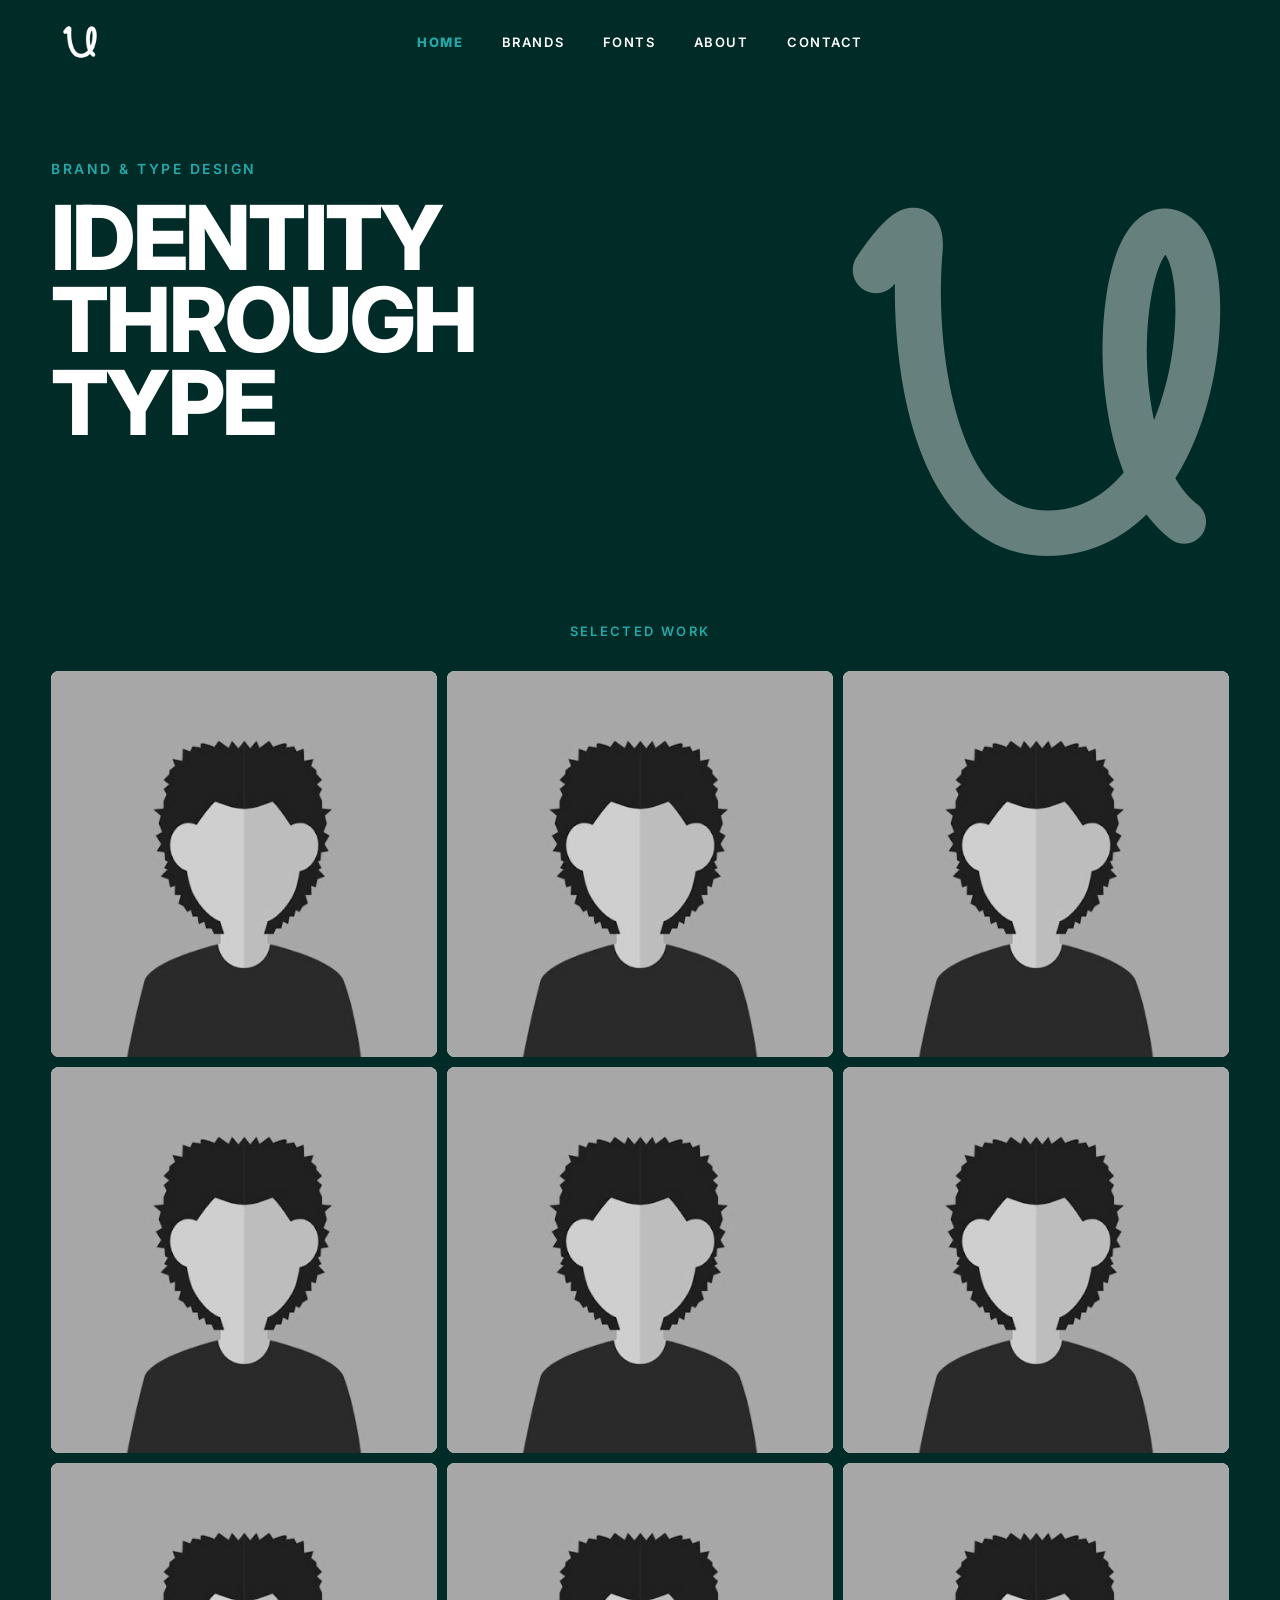
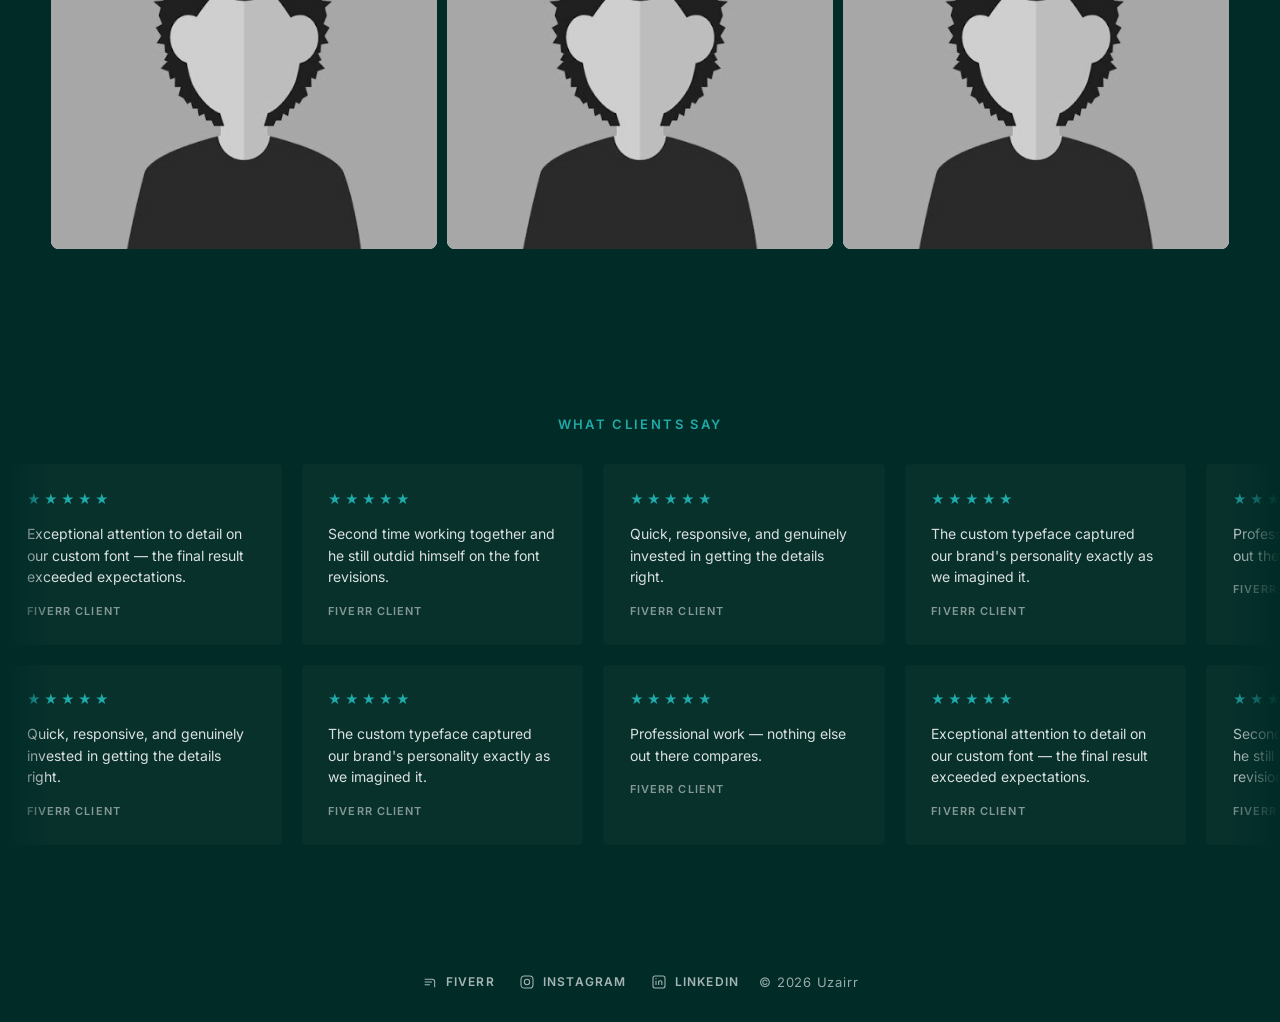
==== commit 33466462: "Add files via upload" ====
--- a/index.html
+++ b/index.html
@@ -6,8 +6,6 @@
     <meta name="viewport" content="width=device-width, initial-scale=1.0">
     <title>Uzairr — Brand & Type Designer</title>
 
-    <!-- Stand-in for Neue Haas Grotesk. Replace this link + the font-family stack in styles.css
-     with your licensed Neue Haas Grotesk files/@font-face when you have them. -->
     <link rel="preconnect" href="https://fonts.googleapis.com">
     <link rel="preconnect" href="https://fonts.gstatic.com" crossorigin>
     <link href="https://fonts.googleapis.com/css2?family=Inter:wght@400;500;600;700;800&display=swap" rel="stylesheet">
@@ -16,246 +14,334 @@
 </head>
 
 <body>
-
-    <!-- ============ NAV ============ -->
-    <header class="site-header">
-        <div class="header-inner">
-            <a href="index.html" class="logo">
-                <img src="Uzairr2.png" alt="Uzairr">
-            </a>
-
-            <nav class="main-nav" id="mainNav">
-                <a href="index.html" class="nav-link is-active">Home</a>
-                <a href="brands.html" class="nav-link">Brands</a>
-                <a href="fonts.html" class="nav-link">Fonts</a>
-                <a href="about.html" class="nav-link">About</a>
-                <a href="contact.html" class="nav-link">Contact</a>
-            </nav>
-
-            <button class="nav-toggle" id="navToggle" aria-label="Open menu" aria-expanded="false">
-                <span></span><span></span><span></span>
-            </button>
-        </div>
-    </header>
-
-    <main>
-
-        <!-- ============ HERO ============ -->
-        <section class="hero">
-            <p class="hero-eyebrow reveal">Brand &amp; Type Design</p>
-
-            <h1 class="hero-title">
-                <span class="reveal">Identity</span>
-                <span class="reveal">Through</span>
-                <span class="reveal">Type</span>
-            </h1>
-
-            <img class="hero-mark" src="Uzairr2.png" alt="" aria-hidden="true">
-        </section>
-
-        <!-- ============ GALLERY (3x3) ============ -->
-        <section class="gallery" id="work">
-            <p class="section-label reveal">Selected Work</p>
-
-            <div class="gallery-grid">
-                <div class="gallery-item reveal"><img src="assets/place_holder_for_images_temprory.jpeg"
-                        alt="Project 01"></div>
-                <div class="gallery-item reveal"><img src="assets/place_holder_for_images_temprory.jpeg"
-                        alt="Project 02"></div>
-                <div class="gallery-item reveal"><img src="assets/place_holder_for_images_temprory.jpeg"
-                        alt="Project 03"></div>
-                <div class="gallery-item reveal"><img src="assets/place_holder_for_images_temprory.jpeg"
-                        alt="Project 04"></div>
-                <div class="gallery-item reveal"><img src="assets/place_holder_for_images_temprory.jpeg"
-                        alt="Project 05"></div>
-                <div class="gallery-item reveal"><img src="assets/place_holder_for_images_temprory.jpeg"
-                        alt="Project 06"></div>
-                <div class="gallery-item reveal"><img src="assets/place_holder_for_images_temprory.jpeg"
-                        alt="Project 07"></div>
-                <div class="gallery-item reveal"><img src="assets/place_holder_for_images_temprory.jpeg"
-                        alt="Project 08"></div>
-                <div class="gallery-item reveal"><img src="assets/place_holder_for_images_temprory.jpeg"
-                        alt="Project 09"></div>
+    <div id="page-scale">
+
+        <!-- ============ NAV ============ -->
+        <header class="site-header">
+            <div class="header-inner">
+                <a href="index.html" class="logo">
+                    <img src="Uzairr2.png" alt="Uzairr">
+                </a>
+
+                <nav class="main-nav" id="mainNav">
+                    <a href="index.html" class="nav-link is-active">Home</a>
+                    <a href="brands.html" class="nav-link">Brands</a>
+                    <a href="fonts.html" class="nav-link">Fonts</a>
+                    <a href="about.html" class="nav-link">About</a>
+                    <a href="contact.html" class="nav-link">Contact</a>
+                </nav>
+
+                <button class="nav-toggle" id="navToggle" aria-label="Open menu" aria-expanded="false">
+                    <span></span><span></span><span></span>
+                </button>
             </div>
-        </section>
-
-        <!-- ============ TESTIMONIALS (dual marquee) ============ -->
-        <section class="testimonials">
-            <p class="section-label reveal">What Clients Say</p>
-
-            <div class="marquee-container">
-                <!-- Top row - moving LEFT -->
-                <div class="marquee-row">
-                    <div class="marquee-track left-to-right" id="marqueeTrack1">
-                        <span class="testimonial-card">
-                            <span class="testimonial-stars">★★★★★</span>
-                            <span class="testimonial-quote">Exceptional attention to detail on our custom font — the
-                                final result exceeded expectations.</span>
-                            <span class="testimonial-name">Fiverr Client</span>
-                        </span>
-                        <span class="testimonial-card">
-                            <span class="testimonial-stars">★★★★★</span>
-                            <span class="testimonial-quote">Second time working together and he still outdid himself on
-                                the font revisions.</span>
-                            <span class="testimonial-name">Fiverr Client</span>
-                        </span>
-                        <span class="testimonial-card">
-                            <span class="testimonial-stars">★★★★★</span>
-                            <span class="testimonial-quote">Quick, responsive, and genuinely invested in getting the
-                                details right.</span>
-                            <span class="testimonial-name">Fiverr Client</span>
-                        </span>
-                        <span class="testimonial-card">
-                            <span class="testimonial-stars">★★★★★</span>
-                            <span class="testimonial-quote">The custom typeface captured our brand's personality exactly
-                                as we imagined it.</span>
-                            <span class="testimonial-name">Fiverr Client</span>
-                        </span>
-                        <span class="testimonial-card">
-                            <span class="testimonial-stars">★★★★★</span>
-                            <span class="testimonial-quote">Professional work — nothing else out there compares.</span>
-                            <span class="testimonial-name">Fiverr Client</span>
-                        </span>
-                        <!-- Duplicate for seamless loop -->
-                        <span class="testimonial-card">
-                            <span class="testimonial-stars">★★★★★</span>
-                            <span class="testimonial-quote">Exceptional attention to detail on our custom font — the
-                                final result exceeded expectations.</span>
-                            <span class="testimonial-name">Fiverr Client</span>
-                        </span>
-                        <span class="testimonial-card">
-                            <span class="testimonial-stars">★★★★★</span>
-                            <span class="testimonial-quote">Second time working together and he still outdid himself on
-                                the font revisions.</span>
-                            <span class="testimonial-name">Fiverr Client</span>
-                        </span>
-                        <span class="testimonial-card">
-                            <span class="testimonial-stars">★★★★★</span>
-                            <span class="testimonial-quote">Quick, responsive, and genuinely invested in getting the
-                                details right.</span>
-                            <span class="testimonial-name">Fiverr Client</span>
-                        </span>
-                        <span class="testimonial-card">
-                            <span class="testimonial-stars">★★★★★</span>
-                            <span class="testimonial-quote">The custom typeface captured our brand's personality exactly
-                                as we imagined it.</span>
-                            <span class="testimonial-name">Fiverr Client</span>
-                        </span>
-                        <span class="testimonial-card">
-                            <span class="testimonial-stars">★★★★★</span>
-                            <span class="testimonial-quote">Professional work — nothing else out there compares.</span>
-                            <span class="testimonial-name">Fiverr Client</span>
-                        </span>
+        </header>
+
+        <main>
+
+            <!-- ============ HERO ============ -->
+            <section class="hero">
+                <p class="hero-eyebrow reveal">Brand &amp; Type Design</p>
+
+                <h1 class="hero-title">
+                    <span class="reveal">Identity</span>
+                    <span class="reveal">Through</span>
+                    <span class="reveal">Type</span>
+                </h1>
+
+                <img class="hero-mark" src="Uzairr2.png" alt="" aria-hidden="true">
+            </section>
+
+            <!-- ============ GALLERY (3x3) ============ -->
+            <section class="gallery" id="work">
+                <p class="section-label reveal">Selected Work</p>
+
+                <div class="gallery-grid">
+                    <div class="gallery-item reveal"><img src="assets/place_holder_for_images_temprory.jpeg"
+                            alt="Project 01"></div>
+                    <div class="gallery-item reveal"><img src="assets/place_holder_for_images_temprory.jpeg"
+                            alt="Project 02"></div>
+                    <div class="gallery-item reveal"><img src="assets/place_holder_for_images_temprory.jpeg"
+                            alt="Project 03"></div>
+                    <div class="gallery-item reveal"><img src="assets/place_holder_for_images_temprory.jpeg"
+                            alt="Project 04"></div>
+                    <div class="gallery-item reveal"><img src="assets/place_holder_for_images_temprory.jpeg"
+                            alt="Project 05"></div>
+                    <div class="gallery-item reveal"><img src="assets/place_holder_for_images_temprory.jpeg"
+                            alt="Project 06"></div>
+                    <div class="gallery-item reveal"><img src="assets/place_holder_for_images_temprory.jpeg"
+                            alt="Project 07"></div>
+                    <div class="gallery-item reveal"><img src="assets/place_holder_for_images_temprory.jpeg"
+                            alt="Project 08"></div>
+                    <div class="gallery-item reveal"><img src="assets/place_holder_for_images_temprory.jpeg"
+                            alt="Project 09"></div>
+                </div>
+            </section>
+
+            <!-- ============ TESTIMONIALS (dual marquee) ============ -->
+            <section class="testimonials">
+                <p class="section-label reveal">What Clients Say</p>
+
+                <div class="marquee-container">
+                    <!-- Top row - moving LEFT -->
+                    <div class="marquee-row">
+                        <div class="marquee-track scroll-left" id="marqueeTrack1">
+                            <!-- Set 1 -->
+                            <span class="testimonial-card">
+                                <span class="testimonial-stars">★★★★★</span>
+                                <span class="testimonial-quote">Exceptional attention to detail on our custom font — the
+                                    final result exceeded expectations.</span>
+                                <span class="testimonial-name">Fiverr Client</span>
+                            </span>
+                            <span class="testimonial-card">
+                                <span class="testimonial-stars">★★★★★</span>
+                                <span class="testimonial-quote">Second time working together and he still outdid himself
+                                    on
+                                    the font revisions.</span>
+                                <span class="testimonial-name">Fiverr Client</span>
+                            </span>
+                            <span class="testimonial-card">
+                                <span class="testimonial-stars">★★★★★</span>
+                                <span class="testimonial-quote">Quick, responsive, and genuinely invested in getting the
+                                    details right.</span>
+                                <span class="testimonial-name">Fiverr Client</span>
+                            </span>
+                            <span class="testimonial-card">
+                                <span class="testimonial-stars">★★★★★</span>
+                                <span class="testimonial-quote">The custom typeface captured our brand's personality
+                                    exactly
+                                    as we imagined it.</span>
+                                <span class="testimonial-name">Fiverr Client</span>
+                            </span>
+                            <span class="testimonial-card">
+                                <span class="testimonial-stars">★★★★★</span>
+                                <span class="testimonial-quote">Professional work — nothing else out there
+                                    compares.</span>
+                                <span class="testimonial-name">Fiverr Client</span>
+                            </span>
+
+                            <!-- Set 2 (duplicate) -->
+                            <span class="testimonial-card">
+                                <span class="testimonial-stars">★★★★★</span>
+                                <span class="testimonial-quote">Exceptional attention to detail on our custom font — the
+                                    final result exceeded expectations.</span>
+                                <span class="testimonial-name">Fiverr Client</span>
+                            </span>
+                            <span class="testimonial-card">
+                                <span class="testimonial-stars">★★★★★</span>
+                                <span class="testimonial-quote">Second time working together and he still outdid himself
+                                    on
+                                    the font revisions.</span>
+                                <span class="testimonial-name">Fiverr Client</span>
+                            </span>
+                            <span class="testimonial-card">
+                                <span class="testimonial-stars">★★★★★</span>
+                                <span class="testimonial-quote">Quick, responsive, and genuinely invested in getting the
+                                    details right.</span>
+                                <span class="testimonial-name">Fiverr Client</span>
+                            </span>
+                            <span class="testimonial-card">
+                                <span class="testimonial-stars">★★★★★</span>
+                                <span class="testimonial-quote">The custom typeface captured our brand's personality
+                                    exactly
+                                    as we imagined it.</span>
+                                <span class="testimonial-name">Fiverr Client</span>
+                            </span>
+                            <span class="testimonial-card">
+                                <span class="testimonial-stars">★★★★★</span>
+                                <span class="testimonial-quote">Professional work — nothing else out there
+                                    compares.</span>
+                                <span class="testimonial-name">Fiverr Client</span>
+                            </span>
+
+                            <!-- Set 3 (duplicate again for extra safety) -->
+                            <span class="testimonial-card">
+                                <span class="testimonial-stars">★★★★★</span>
+                                <span class="testimonial-quote">Exceptional attention to detail on our custom font — the
+                                    final result exceeded expectations.</span>
+                                <span class="testimonial-name">Fiverr Client</span>
+                            </span>
+                            <span class="testimonial-card">
+                                <span class="testimonial-stars">★★★★★</span>
+                                <span class="testimonial-quote">Second time working together and he still outdid himself
+                                    on
+                                    the font revisions.</span>
+                                <span class="testimonial-name">Fiverr Client</span>
+                            </span>
+                            <span class="testimonial-card">
+                                <span class="testimonial-stars">★★★★★</span>
+                                <span class="testimonial-quote">Quick, responsive, and genuinely invested in getting the
+                                    details right.</span>
+                                <span class="testimonial-name">Fiverr Client</span>
+                            </span>
+                            <span class="testimonial-card">
+                                <span class="testimonial-stars">★★★★★</span>
+                                <span class="testimonial-quote">The custom typeface captured our brand's personality
+                                    exactly
+                                    as we imagined it.</span>
+                                <span class="testimonial-name">Fiverr Client</span>
+                            </span>
+                            <span class="testimonial-card">
+                                <span class="testimonial-stars">★★★★★</span>
+                                <span class="testimonial-quote">Professional work — nothing else out there
+                                    compares.</span>
+                                <span class="testimonial-name">Fiverr Client</span>
+                            </span>
+                        </div>
+                    </div>
+
+                    <!-- Bottom row - moving RIGHT -->
+                    <div class="marquee-row">
+                        <div class="marquee-track scroll-right" id="marqueeTrack2">
+                            <!-- Set 1 -->
+                            <span class="testimonial-card">
+                                <span class="testimonial-stars">★★★★★</span>
+                                <span class="testimonial-quote">Quick, responsive, and genuinely invested in getting the
+                                    details right.</span>
+                                <span class="testimonial-name">Fiverr Client</span>
+                            </span>
+                            <span class="testimonial-card">
+                                <span class="testimonial-stars">★★★★★</span>
+                                <span class="testimonial-quote">The custom typeface captured our brand's personality
+                                    exactly
+                                    as we imagined it.</span>
+                                <span class="testimonial-name">Fiverr Client</span>
+                            </span>
+                            <span class="testimonial-card">
+                                <span class="testimonial-stars">★★★★★</span>
+                                <span class="testimonial-quote">Professional work — nothing else out there
+                                    compares.</span>
+                                <span class="testimonial-name">Fiverr Client</span>
+                            </span>
+                            <span class="testimonial-card">
+                                <span class="testimonial-stars">★★★★★</span>
+                                <span class="testimonial-quote">Exceptional attention to detail on our custom font — the
+                                    final result exceeded expectations.</span>
+                                <span class="testimonial-name">Fiverr Client</span>
+                            </span>
+                            <span class="testimonial-card">
+                                <span class="testimonial-stars">★★★★★</span>
+                                <span class="testimonial-quote">Second time working together and he still outdid himself
+                                    on
+                                    the font revisions.</span>
+                                <span class="testimonial-name">Fiverr Client</span>
+                            </span>
+
+                            <!-- Set 2 (duplicate) -->
+                            <span class="testimonial-card">
+                                <span class="testimonial-stars">★★★★★</span>
+                                <span class="testimonial-quote">Quick, responsive, and genuinely invested in getting the
+                                    details right.</span>
+                                <span class="testimonial-name">Fiverr Client</span>
+                            </span>
+                            <span class="testimonial-card">
+                                <span class="testimonial-stars">★★★★★</span>
+                                <span class="testimonial-quote">The custom typeface captured our brand's personality
+                                    exactly
+                                    as we imagined it.</span>
+                                <span class="testimonial-name">Fiverr Client</span>
+                            </span>
+                            <span class="testimonial-card">
+                                <span class="testimonial-stars">★★★★★</span>
+                                <span class="testimonial-quote">Professional work — nothing else out there
+                                    compares.</span>
+                                <span class="testimonial-name">Fiverr Client</span>
+                            </span>
+                            <span class="testimonial-card">
+                                <span class="testimonial-stars">★★★★★</span>
+                                <span class="testimonial-quote">Exceptional attention to detail on our custom font — the
+                                    final result exceeded expectations.</span>
+                                <span class="testimonial-name">Fiverr Client</span>
+                            </span>
+                            <span class="testimonial-card">
+                                <span class="testimonial-stars">★★★★★</span>
+                                <span class="testimonial-quote">Second time working together and he still outdid himself
+                                    on
+                                    the font revisions.</span>
+                                <span class="testimonial-name">Fiverr Client</span>
+                            </span>
+
+                            <!-- Set 3 (duplicate again for extra safety) -->
+                            <span class="testimonial-card">
+                                <span class="testimonial-stars">★★★★★</span>
+                                <span class="testimonial-quote">Quick, responsive, and genuinely invested in getting the
+                                    details right.</span>
+                                <span class="testimonial-name">Fiverr Client</span>
+                            </span>
+                            <span class="testimonial-card">
+                                <span class="testimonial-stars">★★★★★</span>
+                                <span class="testimonial-quote">The custom typeface captured our brand's personality
+                                    exactly
+                                    as we imagined it.</span>
+                                <span class="testimonial-name">Fiverr Client</span>
+                            </span>
+                            <span class="testimonial-card">
+                                <span class="testimonial-stars">★★★★★</span>
+                                <span class="testimonial-quote">Professional work — nothing else out there
+                                    compares.</span>
+                                <span class="testimonial-name">Fiverr Client</span>
+                            </span>
+                            <span class="testimonial-card">
+                                <span class="testimonial-stars">★★★★★</span>
+                                <span class="testimonial-quote">Exceptional attention to detail on our custom font — the
+                                    final result exceeded expectations.</span>
+                                <span class="testimonial-name">Fiverr Client</span>
+                            </span>
+                            <span class="testimonial-card">
+                                <span class="testimonial-stars">★★★★★</span>
+                                <span class="testimonial-quote">Second time working together and he still outdid himself
+                                    on
+                                    the font revisions.</span>
+                                <span class="testimonial-name">Fiverr Client</span>
+                            </span>
+                        </div>
                     </div>
                 </div>
-
-                <!-- Bottom row - moving RIGHT -->
-                <div class="marquee-row">
-                    <div class="marquee-track right-to-left" id="marqueeTrack2">
-                        <span class="testimonial-card">
-                            <span class="testimonial-stars">★★★★★</span>
-                            <span class="testimonial-quote">Quick, responsive, and genuinely invested in getting the
-                                details right.</span>
-                            <span class="testimonial-name">Fiverr Client</span>
-                        </span>
-                        <span class="testimonial-card">
-                            <span class="testimonial-stars">★★★★★</span>
-                            <span class="testimonial-quote">The custom typeface captured our brand's personality exactly
-                                as we imagined it.</span>
-                            <span class="testimonial-name">Fiverr Client</span>
-                        </span>
-                        <span class="testimonial-card">
-                            <span class="testimonial-stars">★★★★★</span>
-                            <span class="testimonial-quote">Professional work — nothing else out there compares.</span>
-                            <span class="testimonial-name">Fiverr Client</span>
-                        </span>
-                        <span class="testimonial-card">
-                            <span class="testimonial-stars">★★★★★</span>
-                            <span class="testimonial-quote">Exceptional attention to detail on our custom font — the
-                                final result exceeded expectations.</span>
-                            <span class="testimonial-name">Fiverr Client</span>
-                        </span>
-                        <span class="testimonial-card">
-                            <span class="testimonial-stars">★★★★★</span>
-                            <span class="testimonial-quote">Second time working together and he still outdid himself on
-                                the font revisions.</span>
-                            <span class="testimonial-name">Fiverr Client</span>
-                        </span>
-                        <!-- Duplicate for seamless loop -->
-                        <span class="testimonial-card">
-                            <span class="testimonial-stars">★★★★★</span>
-                            <span class="testimonial-quote">Quick, responsive, and genuinely invested in getting the
-                                details right.</span>
-                            <span class="testimonial-name">Fiverr Client</span>
-                        </span>
-                        <span class="testimonial-card">
-                            <span class="testimonial-stars">★★★★★</span>
-                            <span class="testimonial-quote">The custom typeface captured our brand's personality exactly
-                                as we imagined it.</span>
-                            <span class="testimonial-name">Fiverr Client</span>
-                        </span>
-                        <span class="testimonial-card">
-                            <span class="testimonial-stars">★★★★★</span>
-                            <span class="testimonial-quote">Professional work — nothing else out there compares.</span>
-                            <span class="testimonial-name">Fiverr Client</span>
-                        </span>
-                        <span class="testimonial-card">
-                            <span class="testimonial-stars">★★★★★</span>
-                            <span class="testimonial-quote">Exceptional attention to detail on our custom font — the
-                                final result exceeded expectations.</span>
-                            <span class="testimonial-name">Fiverr Client</span>
-                        </span>
-                        <span class="testimonial-card">
-                            <span class="testimonial-stars">★★★★★</span>
-                            <span class="testimonial-quote">Second time working together and he still outdid himself on
-                                the font revisions.</span>
-                            <span class="testimonial-name">Fiverr Client</span>
-                        </span>
+            </section>
+
+            <!-- ============ FOOTER ============ -->
+            <footer class="site-footer">
+                <div class="footer-inner">
+                    <div class="footer-social">
+                        <a href="https://www.fiverr.com/muhammaduzai914" target="_blank" rel="noopener noreferrer"
+                            class="social-link">
+                            <svg viewBox="0 0 24 24" width="18" height="18" fill="none" stroke="currentColor"
+                                stroke-width="1.6">
+                                <path d="M4 8h11a4 4 0 0 1 4 4v8M4 12h11M4 16h8" />
+                            </svg>
+                            <span>Fiverr</span>
+                        </a>
+                        <a href="https://www.instagram.com/designbyuzairr" target="_blank" rel="noopener noreferrer"
+                            class="social-link">
+                            <svg viewBox="0 0 24 24" width="18" height="18" fill="none" stroke="currentColor"
+                                stroke-width="1.6">
+                                <rect x="3" y="3" width="18" height="18" rx="5" />
+                                <circle cx="12" cy="12" r="4" />
+                                <circle cx="17.2" cy="6.8" r="0.6" fill="currentColor" stroke="none" />
+                            </svg>
+                            <span>Instagram</span>
+                        </a>
+                        <a href="https://www.linkedin.com/in/uzairr/" target="_blank" rel="noopener noreferrer"
+                            class="social-link">
+                            <svg viewBox="0 0 24 24" width="18" height="18" fill="none" stroke="currentColor"
+                                stroke-width="1.6">
+                                <rect x="3" y="3" width="18" height="18" rx="3" />
+                                <line x1="7.5" y1="10" x2="7.5" y2="16.5" />
+                                <circle cx="7.5" cy="7" r="0.9" fill="currentColor" stroke="none" />
+                                <path d="M11.5 16.5V10M11.5 12.5c0-1.4 1.1-2.5 2.5-2.5s2.3 1.1 2.3 2.5v4" />
+                            </svg>
+                            <span>LinkedIn</span>
+                        </a>
                     </div>
+
+                    <p>&#169; 2026 Uzairr</p>
                 </div>
-            </div>
-        </section>
-
-        <!-- ============ FOOTER ============ -->
-        <footer class="site-footer">
-            <div class="footer-inner">
-                <div class="footer-social">
-                    <a href="https://www.fiverr.com/muhammaduzai914" target="_blank" rel="noopener noreferrer"
-                        class="social-link">
-                        <svg viewBox="0 0 24 24" width="18" height="18" fill="none" stroke="currentColor"
-                            stroke-width="1.6">
-                            <path d="M4 8h11a4 4 0 0 1 4 4v8M4 12h11M4 16h8" />
-                        </svg>
-                        <span>Fiverr</span>
-                    </a>
-                    <a href="https://www.instagram.com/designbyuzairr" target="_blank" rel="noopener noreferrer"
-                        class="social-link">
-                        <svg viewBox="0 0 24 24" width="18" height="18" fill="none" stroke="currentColor"
-                            stroke-width="1.6">
-                            <rect x="3" y="3" width="18" height="18" rx="5" />
-                            <circle cx="12" cy="12" r="4" />
-                            <circle cx="17.2" cy="6.8" r="0.6" fill="currentColor" stroke="none" />
-                        </svg>
-                        <span>Instagram</span>
-                    </a>
-                    <a href="https://www.linkedin.com/in/uzairr/" target="_blank" rel="noopener noreferrer"
-                        class="social-link">
-                        <svg viewBox="0 0 24 24" width="18" height="18" fill="none" stroke="currentColor"
-                            stroke-width="1.6">
-                            <rect x="3" y="3" width="18" height="18" rx="3" />
-                            <line x1="7.5" y1="10" x2="7.5" y2="16.5" />
-                            <circle cx="7.5" cy="7" r="0.9" fill="currentColor" stroke="none" />
-                            <path d="M11.5 16.5V10M11.5 12.5c0-1.4 1.1-2.5 2.5-2.5s2.3 1.1 2.3 2.5v4" />
-                        </svg>
-                        <span>LinkedIn</span>
-                    </a>
-                </div>
-
-                <p>&#169; 2026 Uzairr</p>
-            </div>
-        </footer>
-
-        <script src="script.js"></script>
+            </footer>
+
+        </main>
+    </div>
+    <script src="script.js"></script>
+    <script src="js/scale.js"></script>
 </body>
 
 </html>
--- a/styles.css
+++ b/styles.css
@@ -1,11 +1,5 @@
 /* ==========================================================
-   UZAIRR — HOME PAGE STYLES
-   Palette (per brief):
-     --bg      #FFFFFF  (use more)
-     --ink     #002B26  (use more)
-     --accent  #9FFFFC  (use less — rare highlight)
-     --accent2 #20AAAA  (use less — rare highlight)
-   Font: stand-in Inter, swap for Neue Haas Grotesk when licensed
+   UZAIRR — GLOBAL STYLES
 ========================================================== */
 
 :root {
@@ -19,6 +13,17 @@
 
     --nav-h: 84px;
     --ease: cubic-bezier(0.16, 1, 0.3, 1);
+
+    /* This is the "normal desktop" design width. Everything is built to look
+       right at this size. Screens wider than this don't get a different
+       layout — the whole page just gets zoomed up uniformly (see the
+       "UNIFORM SCALE FOR BIG SCREENS" rule near the bottom of this file). */
+    --design-w: 1800px;
+    --max-w: var(--design-w);
+
+    /* Fluid only up to the design width — flat after that, since zoom
+       handles all further growth on bigger screens. */
+    --pad-x: clamp(16px, 4vw, 72px);
 }
 
 * {
@@ -37,11 +42,13 @@
     font-family: var(--font-body);
     -webkit-font-smoothing: antialiased;
     overflow-x: hidden;
+    width: 100%;
 }
 
 img {
     display: block;
     max-width: 100%;
+    height: auto;
 }
 
 a {
@@ -61,7 +68,7 @@
     }
 }
 
-/* ---------- reveal-on-scroll ---------- */
+/* ---------- REVEAL ON SCROLL ---------- */
 .reveal {
     opacity: 0;
     transform: translateY(24px);
@@ -73,20 +80,24 @@
     transform: translateY(0);
 }
 
-/* ============ HEADER / NAV ============ */
+/* ==========================================================
+   NAVIGATION
+========================================================== */
 .site-header {
     position: sticky;
     top: 0;
     z-index: 60;
     height: var(--nav-h);
     background: rgba(0, 0, 0, 0);
+    width: 100%;
 }
 
 .header-inner {
-    max-width: 1400px;
+    width: 100%;
+    max-width: var(--max-w);
     margin: 0 auto;
     height: 100%;
-    padding: 0 32px;
+    padding: 0 var(--pad-x);
     display: flex;
     align-items: center;
     justify-content: space-between;
@@ -100,39 +111,35 @@
 }
 
 .logo img {
-    height: 80px;
+    height: clamp(50px, 4.5vw, 84px);
     width: auto;
 }
 
-/* centered uppercase nav, per brief */
 .main-nav {
     position: absolute;
     left: 50%;
     top: 50%;
     transform: translate(-50%, -50%);
     display: flex;
-    gap: 40px;
-}
-
+    gap: clamp(20px, 3vw, 40px);
+}
 
 .nav-link {
-    font-size: 13px;
+    font-size: clamp(13px, 0.8vw, 15px);
     font-weight: 600;
     letter-spacing: 0.12em;
     text-transform: uppercase;
     color: var(--ink);
     position: relative;
     padding: 6px 0;
-    /* Remove the underline effect */
     text-decoration: none;
+    transition: color 0.3s var(--ease), font-weight 0.3s var(--ease);
 }
 
 .nav-link:hover,
 .nav-link.is-active {
     color: var(--accent2);
-    /* #20AAAA */
     font-weight: 800;
-    /* Bold */
 }
 
 .nav-toggle {
@@ -170,19 +177,19 @@
     transform: translateY(-7px) rotate(-45deg);
 }
 
-/* ============ HERO ============ */
+/* ==========================================================
+   HERO (Homepage)
+========================================================== */
 .hero {
     position: relative;
-    max-width: 1400px;
+    width: 100%;
+    max-width: var(--max-w);
     margin: 0 auto;
-    padding: 32px 50px 64px;
-    /* NOTE: overflow: hidden removed here on purpose.
-       .hero-mark is absolutely positioned with negative top/right
-       offsets, so clipping overflow on this container was hiding it. */
+    padding: clamp(32px, 6vw, 80px) var(--pad-x);
 }
 
 .hero-eyebrow {
-    font-size: 13px;
+    font-size: clamp(13px, calc(0.15vw + 12px), 16px);
     font-weight: 600;
     letter-spacing: 0.18em;
     text-transform: uppercase;
@@ -190,10 +197,12 @@
     margin-bottom: 20px;
 }
 
+/* Fluid up to the normal-desktop design width; flat after that, since the
+   zoom rule further down scales the whole page (this included) on bigger screens. */
 .hero-title {
     font-family: var(--font-display);
     font-weight: 800;
-    font-size: clamp(3.2rem, 11vw, 9rem);
+    font-size: clamp(3rem, 7vw, 8rem);
     line-height: 0.92;
     letter-spacing: -0.03em;
     text-transform: uppercase;
@@ -218,14 +227,12 @@
     --i: 2;
 }
 
-/* ghosted brand mark behind the headline — the one signature move */
 .hero-mark {
     position: absolute;
     top: -5%;
     right: -6%;
     width: min(70vw, 640px);
     opacity: 0.4;
-    /* was 0.05 — effectively invisible; adjust to taste */
     filter: grayscale(1);
     pointer-events: none;
     z-index: 1;
@@ -252,19 +259,21 @@
     transform: scale(1.03);
 }
 
-/* ============ INNER PAGE HERO (Brands / Fonts / About / Contact) ============ */
+/* ==========================================================
+   INNER PAGE HERO (Brands, Fonts, About, Contact)
+========================================================== */
 .page-hero {
     position: relative;
-    max-width: 1400px;
+    width: 100%;
     margin: 0 auto;
-    padding: 64px 32px 48px;
-    overflow: hidden;
+    padding: clamp(32px, 5vw, 60px) var(--pad-x);
+    overflow: visible;
 }
 
 .page-title {
     font-family: var(--font-display);
     font-weight: 800;
-    font-size: clamp(2.6rem, 8vw, 6rem);
+    font-size: clamp(2.6rem, 5vw, 5.5rem);
     line-height: 0.95;
     letter-spacing: -0.03em;
     text-transform: uppercase;
@@ -272,18 +281,48 @@
     z-index: 2;
 }
 
-/* ============ ABOUT: INTRO (image beside text) ============ */
+/* Full-width image for inner pages */
+.page-hero .hero-image {
+    width: 100vw;
+    max-width: 100vw;
+    margin-left: calc(-50vw + 50%);
+    margin-right: calc(-50vw + 50%);
+    padding: 0;
+    border-radius: 0px;
+    aspect-ratio: 16/9;
+    overflow: hidden;
+    position: relative;
+    z-index: 2;
+    background: transparent;
+}
+
+.page-hero .hero-image img {
+    width: 100%;
+    height: 100%;
+    object-fit: cover;
+    display: block;
+    transition: transform 1.2s var(--ease);
+}
+
+.page-hero .hero-image:hover img {
+    transform: scale(1.03);
+}
+
+/* ==========================================================
+   ABOUT PAGE
+========================================================== */
 .about-intro {
-    max-width: 1400px;
+    width: 100%;
+    max-width: var(--max-w);
     margin: 0 auto;
-    padding: 16px 32px 96px;
-    display: flex;
-    align-items: center;
-    gap: 64px;
+    padding: clamp(32px, 5vw, 80px) var(--pad-x);
+    display: flex;
+    align-items: stretch;
+    gap: clamp(32px, 6vw, 64px);
 }
 
 .about-image {
-    flex: 0 0 340px;
+    flex: 0 0 35%;
     aspect-ratio: 1/1;
     overflow: hidden;
     border-radius: 2px;
@@ -298,24 +337,27 @@
 
 .about-text {
     flex: 1;
+    display: flex;
+    align-items: center;
 }
 
 .about-text p {
-    font-size: clamp(1.3rem, 2.4vw, 1.8rem);
+    font-size: clamp(1.2rem, 2.5vw, 1.8rem);
     font-weight: 500;
     line-height: 1.4;
     letter-spacing: -0.01em;
-}
-
-/* ============ ABOUT: GENERIC SECTION WRAPPER ============ */
+    max-width: 60ch;
+    /* keeps line length readable even on ultra-wide */
+}
+
 .about-section {
-    max-width: 1400px;
+    width: 100%;
+    max-width: var(--max-w);
     margin: 0 auto;
-    padding: 64px 32px;
+    padding: clamp(32px, 5vw, 80px) var(--pad-x);
     border-top: 1px solid rgba(0, 43, 38, 0.08);
 }
 
-/* ---------- Experience ---------- */
 .experience-list {
     list-style: none;
     max-width: 900px;
@@ -345,7 +387,6 @@
     white-space: nowrap;
 }
 
-/* ---------- Skills ---------- */
 .skills-list {
     list-style: none;
     display: flex;
@@ -372,7 +413,6 @@
     color: var(--bg);
 }
 
-/* ---------- Mission ---------- */
 .about-mission {
     text-align: center;
     padding-bottom: 96px;
@@ -387,18 +427,21 @@
     letter-spacing: -0.02em;
 }
 
-/* ============ CONTACT ============ */
+/* ==========================================================
+   CONTACT PAGE
+========================================================== */
 .contact-layout {
-    max-width: 1400px;
+    width: 100%;
+    max-width: var(--max-w);
     margin: 0 auto;
-    padding: 16px 32px 96px;
-    display: flex;
-    align-items: flex-start;
-    gap: 64px;
+    padding: clamp(32px, 5vw, 80px) var(--pad-x);
+    display: flex;
+    align-items: stretch;
+    gap: clamp(32px, 6vw, 64px);
 }
 
 .contact-image {
-    flex: 0 0 380px;
+    flex: 0 0 35%;
     aspect-ratio: 4/5;
     overflow: hidden;
     border-radius: 2px;
@@ -409,6 +452,12 @@
     height: 100%;
     object-fit: cover;
     filter: grayscale(1);
+    transition: transform 0.6s var(--ease), filter 0.6s var(--ease);
+}
+
+.contact-image:hover img {
+    transform: scale(1.06);
+    filter: grayscale(0);
 }
 
 .contact-form-wrap {
@@ -416,24 +465,38 @@
     max-width: 560px;
 }
 
-.contact-form {
-    display: flex;
-    flex-direction: column;
-    gap: 24px;
+.contact-card {
+    background: transparent;
+    border: none;
+    border-radius: 15%;
+    padding: 0px;
+    box-shadow: none;
+}
+
+.contact-intro {
+    font-size: 18px;
+    color: var(--accent2);
+    opacity: 0.8;
+    margin-bottom: 32px;
+    font-weight: 500;
+    letter-spacing: -0.01em;
 }
 
 .form-group {
     display: flex;
     flex-direction: column;
     gap: 8px;
+    margin-bottom: 24px;
 }
 
 .form-group label {
-    font-size: 12px;
+    font-size: 11px;
     font-weight: 600;
-    letter-spacing: 0.1em;
+    letter-spacing: 0.08em;
     text-transform: uppercase;
-    color: var(--accent2);
+    color: rgba(255, 255, 255, 0.4);
+    display: block;
+    margin-bottom: 6px;
 }
 
 .form-group input,
@@ -441,47 +504,64 @@
     font-family: var(--font-body);
     font-size: 16px;
     color: var(--ink);
-    background: transparent;
-    border: none;
-    border-bottom: 1px solid rgba(0, 43, 38, 0.2);
-    padding: 10px 0;
+    background: transparent !important;
+    border: none !important;
+    padding: 4px 0 16px 0;
+    width: 100%;
     resize: vertical;
-    transition: border-color 0.3s var(--ease);
+    transition: all 0.3s var(--ease);
+}
+
+.form-group input::placeholder,
+.form-group textarea::placeholder {
+    color: rgba(255, 255, 255, 0.2);
+    font-weight: 400;
+    font-size: 15px;
 }
 
 .form-group input:focus,
 .form-group textarea:focus {
     outline: none;
-    border-bottom-color: var(--ink);
-}
-
-/* the black box + monospace "SUBMIT" from the brief's example */
+    color: var(--accent2);
+    background: transparent !important;
+}
+
+.form-group input:focus::placeholder,
+.form-group textarea:focus::placeholder {
+    color: rgba(32, 170, 170, 0.3);
+}
+
 .btn-submit {
     align-self: flex-start;
-    font-family: 'Courier New', Courier, monospace;
-    font-size: 14px;
-    font-weight: 700;
-    letter-spacing: 0.05em;
+    font-family: var(--font-body);
+    font-size: 13px;
+    font-weight: 600;
+    letter-spacing: 0.12em;
     text-transform: uppercase;
     color: var(--bg);
     background: var(--ink);
     border: none;
-    padding: 14px 32px;
+    padding: 14px 36px;
+    border-radius: 0px;
     cursor: pointer;
-    transition: background 0.3s var(--ease), transform 0.2s var(--ease);
+    transition: all 0.3s var(--ease);
+    margin-top: 8px;
 }
 
 .btn-submit:hover {
     background: var(--accent2);
+    color: var(--bg);
+    transform: translateY(-2px);
 }
 
 .btn-submit:active {
-    transform: scale(0.97);
+    transform: scale(0.98);
 }
 
 .btn-submit:disabled {
     opacity: 0.5;
     cursor: not-allowed;
+    transform: none;
 }
 
 .form-status {
@@ -498,7 +578,23 @@
     color: #b3261e;
 }
 
-/* ============ SECTION LABEL ============ */
+input:-webkit-autofill,
+input:-webkit-autofill:hover,
+input:-webkit-autofill:focus,
+input:-webkit-autofill:active {
+    -webkit-box-shadow: 0 0 0 30px #002B26 inset !important;
+    -webkit-text-fill-color: #FFFFFF !important;
+    transition: background-color 5000s ease-in-out 0s;
+}
+
+textarea:-webkit-autofill {
+    -webkit-box-shadow: 0 0 0 30px #002B26 inset !important;
+    -webkit-text-fill-color: #FFFFFF !important;
+}
+
+/* ==========================================================
+   GALLERIES (Home, Brands, Fonts)
+========================================================== */
 .section-label {
     font-size: 13px;
     font-weight: 600;
@@ -509,22 +605,29 @@
     margin-bottom: 32px;
 }
 
-/* ============ GALLERY 3x3 ============ */
 .gallery {
-    max-width: 1400px;
+    width: 100%;
+    max-width: var(--max-w);
     margin: 0 auto;
-    padding: 96px 32px;
+    padding: clamp(40px, 8vw, 120px) var(--pad-x);
 }
 
 .gallery-grid {
     display: grid;
     grid-template-columns: repeat(3, 1fr);
-    gap: 12px;
+    gap: clamp(8px, 0.8vw, 24px);
 }
 
 .grid-6x6 {
-    grid-template-columns: repeat(6, 1fr);
-    gap: 8px;
+    display: flex;
+    flex-wrap: wrap;
+    justify-content: center;
+    gap: clamp(6px, 0.5vw, 16px);
+}
+
+.grid-6x6 .gallery-item {
+    flex: 0 1 calc((100% - 5 * clamp(6px, 0.5vw, 16px)) / 6);
+    aspect-ratio: 1/1;
 }
 
 .gallery-item {
@@ -532,7 +635,7 @@
     overflow: hidden;
     background: var(--ink);
     position: relative;
-    border-radius: 10px;
+    border-radius: clamp(8px, 0.6vw, 20px);
 }
 
 .gallery-item img {
@@ -549,7 +652,6 @@
     filter: grayscale(0);
 }
 
-/* stagger the reveal across the grid */
 .gallery-item.reveal {
     transition-delay: calc(var(--d, 0) * 0.06s);
 }
@@ -590,7 +692,18 @@
     --d: 8;
 }
 
-/* ============ TESTIMONIALS DUAL MARQUEE ============ */
+.fonts-grid {
+    grid-template-columns: 1fr;
+    gap: 20px;
+}
+
+.fonts-grid .gallery-item {
+    aspect-ratio: 16/9;
+}
+
+/* ==========================================================
+   TESTIMONIALS (Dual Marquee)
+========================================================== */
 .testimonials {
     padding: 64px 0 96px;
     border-top: 1px solid rgba(0, 43, 38, 0.08);
@@ -617,26 +730,24 @@
     gap: 20px;
 }
 
-/* Left to right animation */
-.left-to-right {
+.scroll-left {
     animation: scroll-left 40s linear infinite;
 }
 
-/* Right to left animation */
-.right-to-left {
+.scroll-right {
     animation: scroll-right 40s linear infinite;
 }
 
-/* Pause on hover for both tracks */
-.marquee-container:hover .left-to-right,
-.marquee-container:hover .right-to-left {
+.marquee-container:hover .scroll-left,
+.marquee-container:hover .scroll-right {
     animation-play-state: paused;
 }
 
+/* Fluid card sizing — no more snap from 320px to 550px at the old 2000px cutoff */
 .testimonial-card {
     flex-shrink: 0;
-    width: 320px;
-    padding: 28px;
+    width: clamp(240px, 22vw, 420px);
+    padding: clamp(20px, 2vw, 36px);
     border: 1px solid rgba(0, 43, 38, 0.12);
     border-radius: 4px;
     display: flex;
@@ -654,12 +765,12 @@
 
 .testimonial-stars {
     color: var(--accent2);
-    font-size: 14px;
+    font-size: clamp(13px, 0.85vw, 17px);
     letter-spacing: 3px;
 }
 
 .testimonial-quote {
-    font-size: 15px;
+    font-size: clamp(14px, 1vw, 18px);
     line-height: 1.55;
     color: var(--ink);
     opacity: 0.85;
@@ -694,13 +805,16 @@
     }
 }
 
-/* ============ FOOTER ============ */
+/* ==========================================================
+   FOOTER
+========================================================== */
 .site-footer {
     padding: 32px;
 }
 
 .footer-inner {
-    max-width: 1400px;
+    width: 100%;
+    max-width: var(--max-w);
     margin: 0 auto;
     display: flex;
     align-items: center;
@@ -751,7 +865,23 @@
     text-decoration: none;
 }
 
-/* ============ RESPONSIVE ============ */
+/* ==========================================================
+   RESPONSIVE MEDIA QUERIES
+========================================================== */
+
+/* iPads & Tablets (Landscape) */
+@media (max-width: 1024px) {
+    .main-nav {
+        gap: 30px;
+    }
+
+    .about-image,
+    .contact-image {
+        flex: 0 0 40%;
+    }
+}
+
+/* Tablets & Large Phones */
 @media (max-width: 860px) {
     .testimonial-card {
         width: 260px;
@@ -775,12 +905,13 @@
         flex-direction: column;
         align-items: center;
         justify-content: center;
-        gap: 32px;
+        gap: 40px;
         background: var(--bg);
         height: calc(100vh - var(--nav-h));
         transition: transform 0.4s var(--ease), opacity 0.4s var(--ease);
         transform: translateX(100%);
         opacity: 0;
+        padding: 20px;
     }
 
     .main-nav.is-open {
@@ -800,64 +931,50 @@
         height: 32px;
     }
 
-    .header-inner {
-        padding: 0 20px;
-    }
-
     .gallery-grid {
         grid-template-columns: repeat(2, 1fr);
     }
 
-    .grid-6x6 {
-        grid-template-columns: repeat(3, 1fr);
-    }
-
-    .hero {
-        padding: 48px 20px 40px;
-    }
-
-    .gallery {
-        padding: 64px 20px;
-    }
-
-    .page-hero {
-        padding: 40px 20px 32px;
-    }
-
-    .about-intro {
+    .grid-6x6 .gallery-item {
+        flex-basis: calc((100% - 2 * clamp(6px, 0.5vw, 16px)) / 3);
+    }
+
+    .fonts-grid .gallery-item {
+        aspect-ratio: 16/9;
+    }
+
+    .about-intro,
+    .contact-layout {
         flex-direction: column;
         align-items: flex-start;
-        gap: 32px;
-        padding: 8px 20px 64px;
-    }
-
-    .about-image {
-        flex: 0 0 auto;
-        width: 100%;
-        max-width: 280px;
-    }
-
-    .about-section {
-        padding: 48px 20px;
-    }
-
-    .experience-item {
-        flex-direction: column;
-        align-items: flex-start;
-        gap: 6px;
-    }
-
-    .contact-layout {
-        flex-direction: column;
-        gap: 32px;
-        padding: 8px 20px 64px;
-    }
-
+        gap: 40px;
+    }
+
+    .about-image,
     .contact-image {
         flex: 0 0 auto;
         width: 100%;
-        max-width: 280px;
-        aspect-ratio: 1/1;
+        max-width: 100%;
+        aspect-ratio: 16/9;
+    }
+
+    .contact-form-wrap {
+        max-width: 100%;
+    }
+
+    .hero {
+        padding-top: 48px;
+        padding-bottom: 40px;
+    }
+
+    .gallery {
+        padding-top: 64px;
+        padding-bottom: 64px;
+    }
+
+    .page-hero {
+        padding-top: 40px;
+        padding-bottom: 32px;
     }
 
     .hero-eyebrow {
@@ -865,24 +982,24 @@
     }
 
     .hero-title {
-        font-size: clamp(2.6rem, 13vw, 4rem);
         line-height: 1.02;
     }
 
-    /* ghost mark: smaller, tucked behind, and out of the headline's way */
     .hero-mark {
-        width: 52vw;
-        top: auto;
-        bottom: 8%;
-        right: -10%;
-        opacity: 0.06;
+        display: none;
     }
 
     .hero-image {
         margin-top: 36px;
     }
-}
-
+
+    .btn-submit {
+        width: 100%;
+        justify-content: center;
+    }
+}
+
+/* Small Phones */
 @media (max-width: 480px) {
     .hero-mark {
         display: none;
@@ -892,7 +1009,30 @@
         grid-template-columns: 1fr;
     }
 
-    .grid-6x6 {
-        grid-template-columns: repeat(2, 1fr);
+    .grid-6x6 .gallery-item {
+        flex-basis: calc((100% - 1 * clamp(6px, 0.5vw, 16px)) / 2);
+    }
+
+    .fonts-grid .gallery-item {
+        aspect-ratio: 16/9;
+    }
+}
+
+/* ==========================================================
+   UNIFORM SCALE FOR BIG SCREENS
+   (24"/27" iMac, 32" monitors, 4K/5K, TVs)
+
+   No reflow, no extra grid columns, no different layout — the site is
+   designed at --design-w (1800px). Once the viewport is wider than that,
+   we scale the ENTIRE page up uniformly with `zoom`, so a 27" iMac shows
+   exactly the same layout as a normal desktop, just bigger — the way
+   pressing Cmd/Ctrl "+" in the browser works.
+
+   Capped at 1.8x so it doesn't get absurd on an 8K TV; raise/lower that
+   number to taste.
+========================================================== */
+@media (min-width: 1800px) {
+    html {
+        zoom: clamp(1, calc(100vw / 1800px), 1.8);
     }
 }
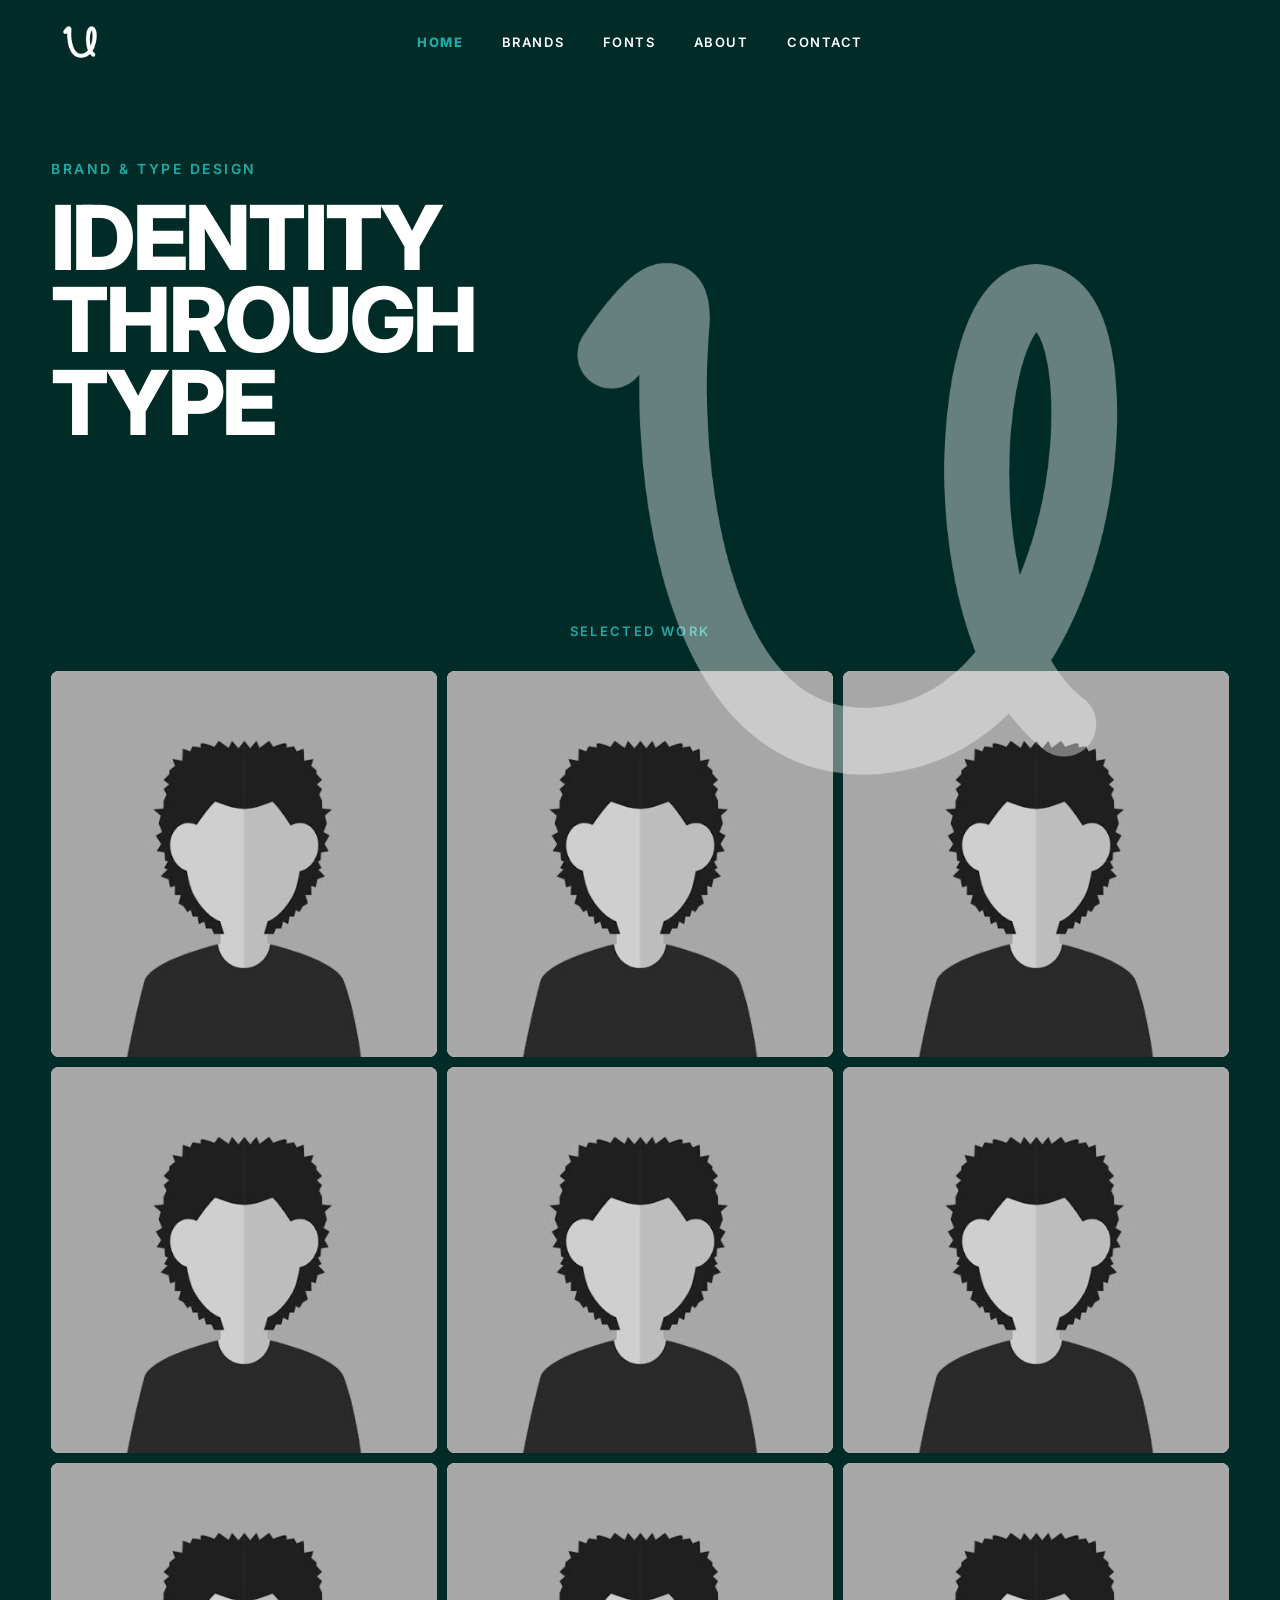
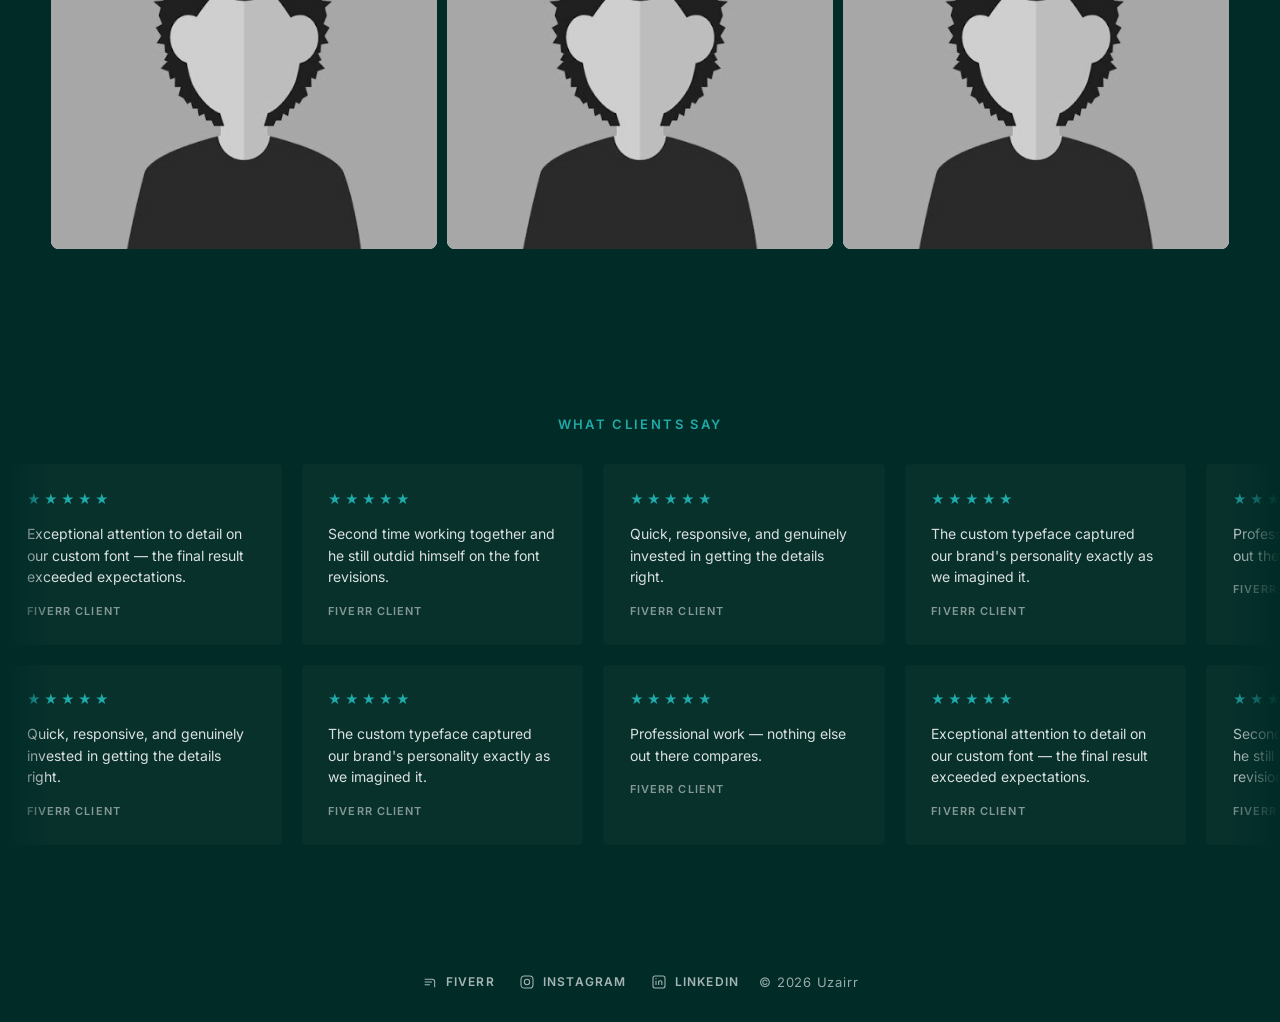
==== commit 11cee6ae: "Add files via upload" ====
--- a/index.html
+++ b/index.html
@@ -37,6 +37,9 @@
             </div>
         </header>
 
+        <!-- ============ SPACER FOR FIXED HEADER ============ -->
+        <div class="header-spacer"></div>
+
         <main>
 
             <!-- ============ HERO ============ -->
@@ -96,21 +99,19 @@
                             <span class="testimonial-card">
                                 <span class="testimonial-stars">★★★★★</span>
                                 <span class="testimonial-quote">Second time working together and he still outdid himself
-                                    on
-                                    the font revisions.</span>
-                                <span class="testimonial-name">Fiverr Client</span>
-                            </span>
-                            <span class="testimonial-card">
-                                <span class="testimonial-stars">★★★★★</span>
-                                <span class="testimonial-quote">Quick, responsive, and genuinely invested in getting the
-                                    details right.</span>
-                                <span class="testimonial-name">Fiverr Client</span>
-                            </span>
-                            <span class="testimonial-card">
-                                <span class="testimonial-stars">★★★★★</span>
-                                <span class="testimonial-quote">The custom typeface captured our brand's personality
-                                    exactly
-                                    as we imagined it.</span>
+                                    on the font revisions.</span>
+                                <span class="testimonial-name">Fiverr Client</span>
+                            </span>
+                            <span class="testimonial-card">
+                                <span class="testimonial-stars">★★★★★</span>
+                                <span class="testimonial-quote">Quick, responsive, and genuinely invested in getting the
+                                    details right.</span>
+                                <span class="testimonial-name">Fiverr Client</span>
+                            </span>
+                            <span class="testimonial-card">
+                                <span class="testimonial-stars">★★★★★</span>
+                                <span class="testimonial-quote">The custom typeface captured our brand's personality
+                                    exactly as we imagined it.</span>
                                 <span class="testimonial-name">Fiverr Client</span>
                             </span>
                             <span class="testimonial-card">
@@ -130,21 +131,19 @@
                             <span class="testimonial-card">
                                 <span class="testimonial-stars">★★★★★</span>
                                 <span class="testimonial-quote">Second time working together and he still outdid himself
-                                    on
-                                    the font revisions.</span>
-                                <span class="testimonial-name">Fiverr Client</span>
-                            </span>
-                            <span class="testimonial-card">
-                                <span class="testimonial-stars">★★★★★</span>
-                                <span class="testimonial-quote">Quick, responsive, and genuinely invested in getting the
-                                    details right.</span>
-                                <span class="testimonial-name">Fiverr Client</span>
-                            </span>
-                            <span class="testimonial-card">
-                                <span class="testimonial-stars">★★★★★</span>
-                                <span class="testimonial-quote">The custom typeface captured our brand's personality
-                                    exactly
-                                    as we imagined it.</span>
+                                    on the font revisions.</span>
+                                <span class="testimonial-name">Fiverr Client</span>
+                            </span>
+                            <span class="testimonial-card">
+                                <span class="testimonial-stars">★★★★★</span>
+                                <span class="testimonial-quote">Quick, responsive, and genuinely invested in getting the
+                                    details right.</span>
+                                <span class="testimonial-name">Fiverr Client</span>
+                            </span>
+                            <span class="testimonial-card">
+                                <span class="testimonial-stars">★★★★★</span>
+                                <span class="testimonial-quote">The custom typeface captured our brand's personality
+                                    exactly as we imagined it.</span>
                                 <span class="testimonial-name">Fiverr Client</span>
                             </span>
                             <span class="testimonial-card">
@@ -164,21 +163,19 @@
                             <span class="testimonial-card">
                                 <span class="testimonial-stars">★★★★★</span>
                                 <span class="testimonial-quote">Second time working together and he still outdid himself
-                                    on
-                                    the font revisions.</span>
-                                <span class="testimonial-name">Fiverr Client</span>
-                            </span>
-                            <span class="testimonial-card">
-                                <span class="testimonial-stars">★★★★★</span>
-                                <span class="testimonial-quote">Quick, responsive, and genuinely invested in getting the
-                                    details right.</span>
-                                <span class="testimonial-name">Fiverr Client</span>
-                            </span>
-                            <span class="testimonial-card">
-                                <span class="testimonial-stars">★★★★★</span>
-                                <span class="testimonial-quote">The custom typeface captured our brand's personality
-                                    exactly
-                                    as we imagined it.</span>
+                                    on the font revisions.</span>
+                                <span class="testimonial-name">Fiverr Client</span>
+                            </span>
+                            <span class="testimonial-card">
+                                <span class="testimonial-stars">★★★★★</span>
+                                <span class="testimonial-quote">Quick, responsive, and genuinely invested in getting the
+                                    details right.</span>
+                                <span class="testimonial-name">Fiverr Client</span>
+                            </span>
+                            <span class="testimonial-card">
+                                <span class="testimonial-stars">★★★★★</span>
+                                <span class="testimonial-quote">The custom typeface captured our brand's personality
+                                    exactly as we imagined it.</span>
                                 <span class="testimonial-name">Fiverr Client</span>
                             </span>
                             <span class="testimonial-card">
@@ -203,27 +200,25 @@
                             <span class="testimonial-card">
                                 <span class="testimonial-stars">★★★★★</span>
                                 <span class="testimonial-quote">The custom typeface captured our brand's personality
-                                    exactly
-                                    as we imagined it.</span>
-                                <span class="testimonial-name">Fiverr Client</span>
-                            </span>
-                            <span class="testimonial-card">
-                                <span class="testimonial-stars">★★★★★</span>
-                                <span class="testimonial-quote">Professional work — nothing else out there
-                                    compares.</span>
-                                <span class="testimonial-name">Fiverr Client</span>
-                            </span>
-                            <span class="testimonial-card">
-                                <span class="testimonial-stars">★★★★★</span>
-                                <span class="testimonial-quote">Exceptional attention to detail on our custom font — the
-                                    final result exceeded expectations.</span>
-                                <span class="testimonial-name">Fiverr Client</span>
-                            </span>
-                            <span class="testimonial-card">
-                                <span class="testimonial-stars">★★★★★</span>
-                                <span class="testimonial-quote">Second time working together and he still outdid himself
-                                    on
-                                    the font revisions.</span>
+                                    exactly as we imagined it.</span>
+                                <span class="testimonial-name">Fiverr Client</span>
+                            </span>
+                            <span class="testimonial-card">
+                                <span class="testimonial-stars">★★★★★</span>
+                                <span class="testimonial-quote">Professional work — nothing else out there
+                                    compares.</span>
+                                <span class="testimonial-name">Fiverr Client</span>
+                            </span>
+                            <span class="testimonial-card">
+                                <span class="testimonial-stars">★★★★★</span>
+                                <span class="testimonial-quote">Exceptional attention to detail on our custom font — the
+                                    final result exceeded expectations.</span>
+                                <span class="testimonial-name">Fiverr Client</span>
+                            </span>
+                            <span class="testimonial-card">
+                                <span class="testimonial-stars">★★★★★</span>
+                                <span class="testimonial-quote">Second time working together and he still outdid himself
+                                    on the font revisions.</span>
                                 <span class="testimonial-name">Fiverr Client</span>
                             </span>
 
@@ -237,27 +232,25 @@
                             <span class="testimonial-card">
                                 <span class="testimonial-stars">★★★★★</span>
                                 <span class="testimonial-quote">The custom typeface captured our brand's personality
-                                    exactly
-                                    as we imagined it.</span>
-                                <span class="testimonial-name">Fiverr Client</span>
-                            </span>
-                            <span class="testimonial-card">
-                                <span class="testimonial-stars">★★★★★</span>
-                                <span class="testimonial-quote">Professional work — nothing else out there
-                                    compares.</span>
-                                <span class="testimonial-name">Fiverr Client</span>
-                            </span>
-                            <span class="testimonial-card">
-                                <span class="testimonial-stars">★★★★★</span>
-                                <span class="testimonial-quote">Exceptional attention to detail on our custom font — the
-                                    final result exceeded expectations.</span>
-                                <span class="testimonial-name">Fiverr Client</span>
-                            </span>
-                            <span class="testimonial-card">
-                                <span class="testimonial-stars">★★★★★</span>
-                                <span class="testimonial-quote">Second time working together and he still outdid himself
-                                    on
-                                    the font revisions.</span>
+                                    exactly as we imagined it.</span>
+                                <span class="testimonial-name">Fiverr Client</span>
+                            </span>
+                            <span class="testimonial-card">
+                                <span class="testimonial-stars">★★★★★</span>
+                                <span class="testimonial-quote">Professional work — nothing else out there
+                                    compares.</span>
+                                <span class="testimonial-name">Fiverr Client</span>
+                            </span>
+                            <span class="testimonial-card">
+                                <span class="testimonial-stars">★★★★★</span>
+                                <span class="testimonial-quote">Exceptional attention to detail on our custom font — the
+                                    final result exceeded expectations.</span>
+                                <span class="testimonial-name">Fiverr Client</span>
+                            </span>
+                            <span class="testimonial-card">
+                                <span class="testimonial-stars">★★★★★</span>
+                                <span class="testimonial-quote">Second time working together and he still outdid himself
+                                    on the font revisions.</span>
                                 <span class="testimonial-name">Fiverr Client</span>
                             </span>
 
@@ -271,27 +264,25 @@
                             <span class="testimonial-card">
                                 <span class="testimonial-stars">★★★★★</span>
                                 <span class="testimonial-quote">The custom typeface captured our brand's personality
-                                    exactly
-                                    as we imagined it.</span>
-                                <span class="testimonial-name">Fiverr Client</span>
-                            </span>
-                            <span class="testimonial-card">
-                                <span class="testimonial-stars">★★★★★</span>
-                                <span class="testimonial-quote">Professional work — nothing else out there
-                                    compares.</span>
-                                <span class="testimonial-name">Fiverr Client</span>
-                            </span>
-                            <span class="testimonial-card">
-                                <span class="testimonial-stars">★★★★★</span>
-                                <span class="testimonial-quote">Exceptional attention to detail on our custom font — the
-                                    final result exceeded expectations.</span>
-                                <span class="testimonial-name">Fiverr Client</span>
-                            </span>
-                            <span class="testimonial-card">
-                                <span class="testimonial-stars">★★★★★</span>
-                                <span class="testimonial-quote">Second time working together and he still outdid himself
-                                    on
-                                    the font revisions.</span>
+                                    exactly as we imagined it.</span>
+                                <span class="testimonial-name">Fiverr Client</span>
+                            </span>
+                            <span class="testimonial-card">
+                                <span class="testimonial-stars">★★★★★</span>
+                                <span class="testimonial-quote">Professional work — nothing else out there
+                                    compares.</span>
+                                <span class="testimonial-name">Fiverr Client</span>
+                            </span>
+                            <span class="testimonial-card">
+                                <span class="testimonial-stars">★★★★★</span>
+                                <span class="testimonial-quote">Exceptional attention to detail on our custom font — the
+                                    final result exceeded expectations.</span>
+                                <span class="testimonial-name">Fiverr Client</span>
+                            </span>
+                            <span class="testimonial-card">
+                                <span class="testimonial-stars">★★★★★</span>
+                                <span class="testimonial-quote">Second time working together and he still outdid himself
+                                    on the font revisions.</span>
                                 <span class="testimonial-name">Fiverr Client</span>
                             </span>
                         </div>
--- a/styles.css
+++ b/styles.css
@@ -14,15 +14,9 @@
     --nav-h: 84px;
     --ease: cubic-bezier(0.16, 1, 0.3, 1);
 
-    /* This is the "normal desktop" design width. Everything is built to look
-       right at this size. Screens wider than this don't get a different
-       layout — the whole page just gets zoomed up uniformly (see the
-       "UNIFORM SCALE FOR BIG SCREENS" rule near the bottom of this file). */
     --design-w: 1800px;
     --max-w: var(--design-w);
 
-    /* Fluid only up to the design width — flat after that, since zoom
-       handles all further growth on bigger screens. */
     --pad-x: clamp(16px, 4vw, 72px);
 }
 
@@ -81,14 +75,17 @@
 }
 
 /* ==========================================================
-   NAVIGATION
+   NAVIGATION - FIXED (NO BLUR, JUST TRANSPARENT)
 ========================================================== */
 .site-header {
-    position: sticky;
+    position: fixed;
     top: 0;
+    left: 0;
+    right: 0;
     z-index: 60;
     height: var(--nav-h);
     background: rgba(0, 0, 0, 0);
+    /* FULLY TRANSPARENT - NO BLUR */
     width: 100%;
 }
 
@@ -108,6 +105,7 @@
     display: flex;
     align-items: center;
     z-index: 2;
+    flex-shrink: 0;
 }
 
 .logo img {
@@ -115,12 +113,14 @@
     width: auto;
 }
 
+/* DESKTOP NAV - CENTERED */
 .main-nav {
     position: absolute;
     left: 50%;
     top: 50%;
     transform: translate(-50%, -50%);
     display: flex;
+    align-items: center;
     gap: clamp(20px, 3vw, 40px);
 }
 
@@ -155,6 +155,7 @@
     border: none;
     cursor: pointer;
     z-index: 2;
+    flex-shrink: 0;
 }
 
 .nav-toggle span {
@@ -175,6 +176,54 @@
 
 .nav-toggle.is-open span:nth-child(3) {
     transform: translateY(-7px) rotate(-45deg);
+}
+
+/* Header spacer - prevents content from hiding under fixed header */
+.header-spacer {
+    height: var(--nav-h);
+    width: 100%;
+}
+
+/* ==========================================================
+   MOBILE NAV - slides in from right
+========================================================== */
+@media (max-width: 860px) {
+    .main-nav {
+        position: fixed;
+        inset: 0;
+        top: var(--nav-h);
+        left: 0;
+        right: 0;
+        flex-direction: column;
+        align-items: center;
+        justify-content: center;
+        gap: 40px;
+        background: var(--bg);
+        height: calc(100vh - var(--nav-h));
+        transition: transform 0.4s var(--ease), opacity 0.4s var(--ease);
+        transform: translateX(100%);
+        opacity: 0;
+        padding: 20px;
+        width: 100%;
+        display: flex;
+    }
+
+    .main-nav.is-open {
+        transform: translateX(0);
+        opacity: 1;
+    }
+
+    .nav-link {
+        font-size: 18px;
+    }
+
+    .nav-toggle {
+        display: flex;
+    }
+
+    .logo img {
+        height: 32px;
+    }
 }
 
 /* ==========================================================
@@ -197,8 +246,6 @@
     margin-bottom: 20px;
 }
 
-/* Fluid up to the normal-desktop design width; flat after that, since the
-   zoom rule further down scales the whole page (this included) on bigger screens. */
 .hero-title {
     font-family: var(--font-display);
     font-weight: 800;
@@ -229,9 +276,9 @@
 
 .hero-mark {
     position: absolute;
-    top: -5%;
-    right: -6%;
-    width: min(70vw, 640px);
+    top: -8%;
+    right: -3%;
+    width: min(370vw, 940px);
     opacity: 0.4;
     filter: grayscale(1);
     pointer-events: none;
@@ -281,7 +328,6 @@
     z-index: 2;
 }
 
-/* Full-width image for inner pages */
 .page-hero .hero-image {
     width: 100vw;
     max-width: 100vw;
@@ -347,7 +393,6 @@
     line-height: 1.4;
     letter-spacing: -0.01em;
     max-width: 60ch;
-    /* keeps line length readable even on ultra-wide */
 }
 
 .about-section {
@@ -692,13 +737,135 @@
     --d: 8;
 }
 
+/* ==========================================================
+   FONTS PAGE - EXTRA THIN HORIZONTAL BANNERS
+   One long thin rectangle per font - works at ALL sizes
+========================================================== */
 .fonts-grid {
-    grid-template-columns: 1fr;
-    gap: 20px;
+    display: flex;
+    flex-direction: column;
+    gap: clamp(24px, 3vw, 60px);
+    width: 100%;
 }
 
 .fonts-grid .gallery-item {
-    aspect-ratio: 16/9;
+    width: 100%;
+    aspect-ratio: 21/5;
+    /* Thin horizontal rectangle */
+    overflow: hidden;
+    border-radius: clamp(6px, 0.5vw, 12px);
+    background: rgba(255, 255, 255, 0.03);
+    position: relative;
+    border: 1px solid rgba(255, 255, 255, 0.06);
+    transition: border-color 0.4s var(--ease), transform 0.4s var(--ease);
+}
+
+.fonts-grid .gallery-item:hover {
+    border-color: var(--accent2);
+    transform: scale(1.01);
+}
+
+.fonts-grid .gallery-item img {
+    width: 100%;
+    height: 100%;
+    object-fit: cover;
+    filter: grayscale(1);
+    transition: filter 0.6s var(--ease), transform 0.8s var(--ease);
+}
+
+.fonts-grid .gallery-item:hover img {
+    filter: grayscale(0);
+    transform: scale(1.02);
+}
+
+/* Font labels - THIN & ELEGANT */
+.fonts-grid .gallery-item .font-label {
+    position: absolute;
+    bottom: clamp(14px, 2.5vh, 40px);
+    left: clamp(18px, 3vw, 60px);
+    z-index: 2;
+    font-family: var(--font-display);
+    font-size: clamp(13px, 2vw, 48px);
+    font-weight: 300;
+    /* THIN */
+    letter-spacing: 0.04em;
+    color: var(--ink);
+    opacity: 0;
+    transform: translateY(16px);
+    transition: opacity 0.6s var(--ease), transform 0.6s var(--ease);
+    text-shadow: 0 2px 30px rgba(0, 0, 0, 0.7);
+    text-transform: uppercase;
+    white-space: nowrap;
+}
+
+.fonts-grid .gallery-item .font-details {
+    position: absolute;
+    bottom: clamp(14px, 2.5vh, 40px);
+    right: clamp(18px, 3vw, 60px);
+    z-index: 2;
+    font-family: var(--font-body);
+    font-size: clamp(8px, 0.8vw, 16px);
+    font-weight: 300;
+    /* THIN */
+    letter-spacing: 0.15em;
+    text-transform: uppercase;
+    color: var(--ink);
+    opacity: 0;
+    transform: translateY(16px);
+    transition: opacity 0.6s var(--ease), transform 0.6s var(--ease);
+    text-shadow: 0 2px 30px rgba(0, 0, 0, 0.7);
+    text-align: right;
+    white-space: nowrap;
+}
+
+.fonts-grid .gallery-item:hover .font-label,
+.fonts-grid .gallery-item:hover .font-details {
+    opacity: 1;
+    transform: translateY(0);
+}
+
+/* Tablet */
+@media (max-width: 860px) {
+    .fonts-grid {
+        gap: 24px;
+    }
+
+    .fonts-grid .gallery-item {
+        aspect-ratio: 16/5;
+        /* Still thin on tablet */
+        border-radius: 6px;
+    }
+
+    .fonts-grid .gallery-item .font-label {
+        font-size: clamp(11px, 2.5vw, 18px);
+        bottom: 12px;
+        left: 16px;
+    }
+
+    .fonts-grid .gallery-item .font-details {
+        font-size: clamp(7px, 1.2vw, 10px);
+        bottom: 12px;
+        right: 16px;
+    }
+}
+
+/* Small phone */
+@media (max-width: 480px) {
+    .fonts-grid .gallery-item {
+        aspect-ratio: 16/4.5;
+    }
+
+    .fonts-grid .gallery-item .font-label {
+        font-size: 10px;
+        bottom: 10px;
+        left: 14px;
+    }
+
+    .fonts-grid .gallery-item .font-details {
+        font-size: 6px;
+        bottom: 10px;
+        right: 14px;
+    }
 }
 
 /* ==========================================================
@@ -743,7 +910,6 @@
     animation-play-state: paused;
 }
 
-/* Fluid card sizing — no more snap from 320px to 550px at the old 2000px cutoff */
 .testimonial-card {
     flex-shrink: 0;
     width: clamp(240px, 22vw, 420px);
@@ -869,7 +1035,6 @@
    RESPONSIVE MEDIA QUERIES
 ========================================================== */
 
-/* iPads & Tablets (Landscape) */
 @media (max-width: 1024px) {
     .main-nav {
         gap: 30px;
@@ -881,7 +1046,6 @@
     }
 }
 
-/* Tablets & Large Phones */
 @media (max-width: 860px) {
     .testimonial-card {
         width: 260px;
@@ -939,10 +1103,6 @@
         flex-basis: calc((100% - 2 * clamp(6px, 0.5vw, 16px)) / 3);
     }
 
-    .fonts-grid .gallery-item {
-        aspect-ratio: 16/9;
-    }
-
     .about-intro,
     .contact-layout {
         flex-direction: column;
@@ -999,7 +1159,6 @@
     }
 }
 
-/* Small Phones */
 @media (max-width: 480px) {
     .hero-mark {
         display: none;
@@ -1012,27 +1171,143 @@
     .grid-6x6 .gallery-item {
         flex-basis: calc((100% - 1 * clamp(6px, 0.5vw, 16px)) / 2);
     }
-
-    .fonts-grid .gallery-item {
-        aspect-ratio: 16/9;
-    }
 }
 
 /* ==========================================================
-   UNIFORM SCALE FOR BIG SCREENS
-   (24"/27" iMac, 32" monitors, 4K/5K, TVs)
-
-   No reflow, no extra grid columns, no different layout — the site is
-   designed at --design-w (1800px). Once the viewport is wider than that,
-   we scale the ENTIRE page up uniformly with `zoom`, so a 27" iMac shows
-   exactly the same layout as a normal desktop, just bigger — the way
-   pressing Cmd/Ctrl "+" in the browser works.
-
-   Capped at 1.8x so it doesn't get absurd on an 8K TV; raise/lower that
-   number to taste.
+   BIG SCREENS - PERFECT NATURAL EXPANSION
+   NO zoom, NO transform - everything grows naturally with clamp() + vw
+   Header stays sticky, no bugs at any size!
 ========================================================== */
 @media (min-width: 1800px) {
-    html {
-        zoom: clamp(1, calc(100vw / 1800px), 1.8);
+    :root {
+        --max-w: 100%;
+        --pad-x: clamp(72px, 8vw, 120px);
+    }
+
+    .hero-title {
+        font-size: clamp(8rem, 10vw, 12rem);
+    }
+
+    .page-title {
+        font-size: clamp(5.5rem, 7vw, 8rem);
+    }
+
+    .about-text p {
+        font-size: clamp(1.8rem, 3vw, 2.4rem);
+    }
+
+    .mission-statement {
+        font-size: clamp(2.6rem, 5vw, 4rem);
+    }
+
+    .nav-link {
+        font-size: clamp(15px, 1vw, 20px);
+    }
+
+    .testimonial-card {
+        width: clamp(420px, 28vw, 550px);
+        padding: clamp(36px, 3vw, 48px);
+    }
+
+    .testimonial-quote {
+        font-size: clamp(18px, 1.4vw, 24px);
+    }
+
+    .gallery-grid {
+        grid-template-columns: repeat(4, 1fr);
+    }
+
+    .grid-6x6 .gallery-item {
+        flex: 0 1 calc((100% - 5 * 24px) / 6);
+    }
+
+    .about-image,
+    .contact-image {
+        flex: 0 0 30%;
+    }
+
+    .logo img {
+        height: clamp(84px, 6vw, 120px);
+    }
+
+    .hero {
+        padding: clamp(80px, 10vw, 140px) var(--pad-x);
+    }
+
+    .gallery {
+        padding: clamp(120px, 12vw, 180px) var(--pad-x);
+    }
+
+    .about-intro,
+    .contact-layout {
+        gap: clamp(64px, 8vw, 100px);
+    }
+
+    /* FONTS PAGE - BIG SCREENS */
+    .fonts-grid {
+        gap: clamp(40px, 4vw, 80px);
+    }
+
+    .fonts-grid .gallery-item {
+        aspect-ratio: 24/5;
+        /* Even wider on big screens */
+        border-radius: clamp(10px, 1vw, 16px);
+    }
+
+    .fonts-grid .gallery-item .font-label {
+        font-size: clamp(28px, 3vw, 64px);
+        bottom: clamp(24px, 4vh, 50px);
+        left: clamp(32px, 5vw, 72px);
+    }
+
+    .fonts-grid .gallery-item .font-details {
+        font-size: clamp(12px, 1.2vw, 20px);
+        bottom: clamp(24px, 4vh, 50px);
+        right: clamp(32px, 5vw, 72px);
+    }
+}
+
+/* 4K+ screens */
+@media (min-width: 2560px) {
+    :root {
+        --pad-x: clamp(120px, 12vw, 200px);
+    }
+
+    .hero-title {
+        font-size: clamp(12rem, 14vw, 18rem);
+    }
+
+    .page-title {
+        font-size: clamp(8rem, 10vw, 14rem);
+    }
+
+    .gallery-grid {
+        grid-template-columns: repeat(5, 1fr);
+    }
+
+    .grid-6x6 .gallery-item {
+        flex: 0 1 calc((100% - 5 * 32px) / 6);
+    }
+
+    .nav-link {
+        font-size: clamp(20px, 1.2vw, 28px);
+    }
+
+    .logo img {
+        height: clamp(100px, 7vw, 150px);
+    }
+
+    /* FONTS PAGE - 4K */
+    .fonts-grid .gallery-item {
+        aspect-ratio: 28/5;
+        border-radius: 20px;
+    }
+
+    .fonts-grid .gallery-item .font-label {
+        font-size: clamp(40px, 4vw, 80px);
+    }
+
+    .fonts-grid .gallery-item .font-details {
+        font-size: clamp(16px, 1.5vw, 28px);
     }
 }
